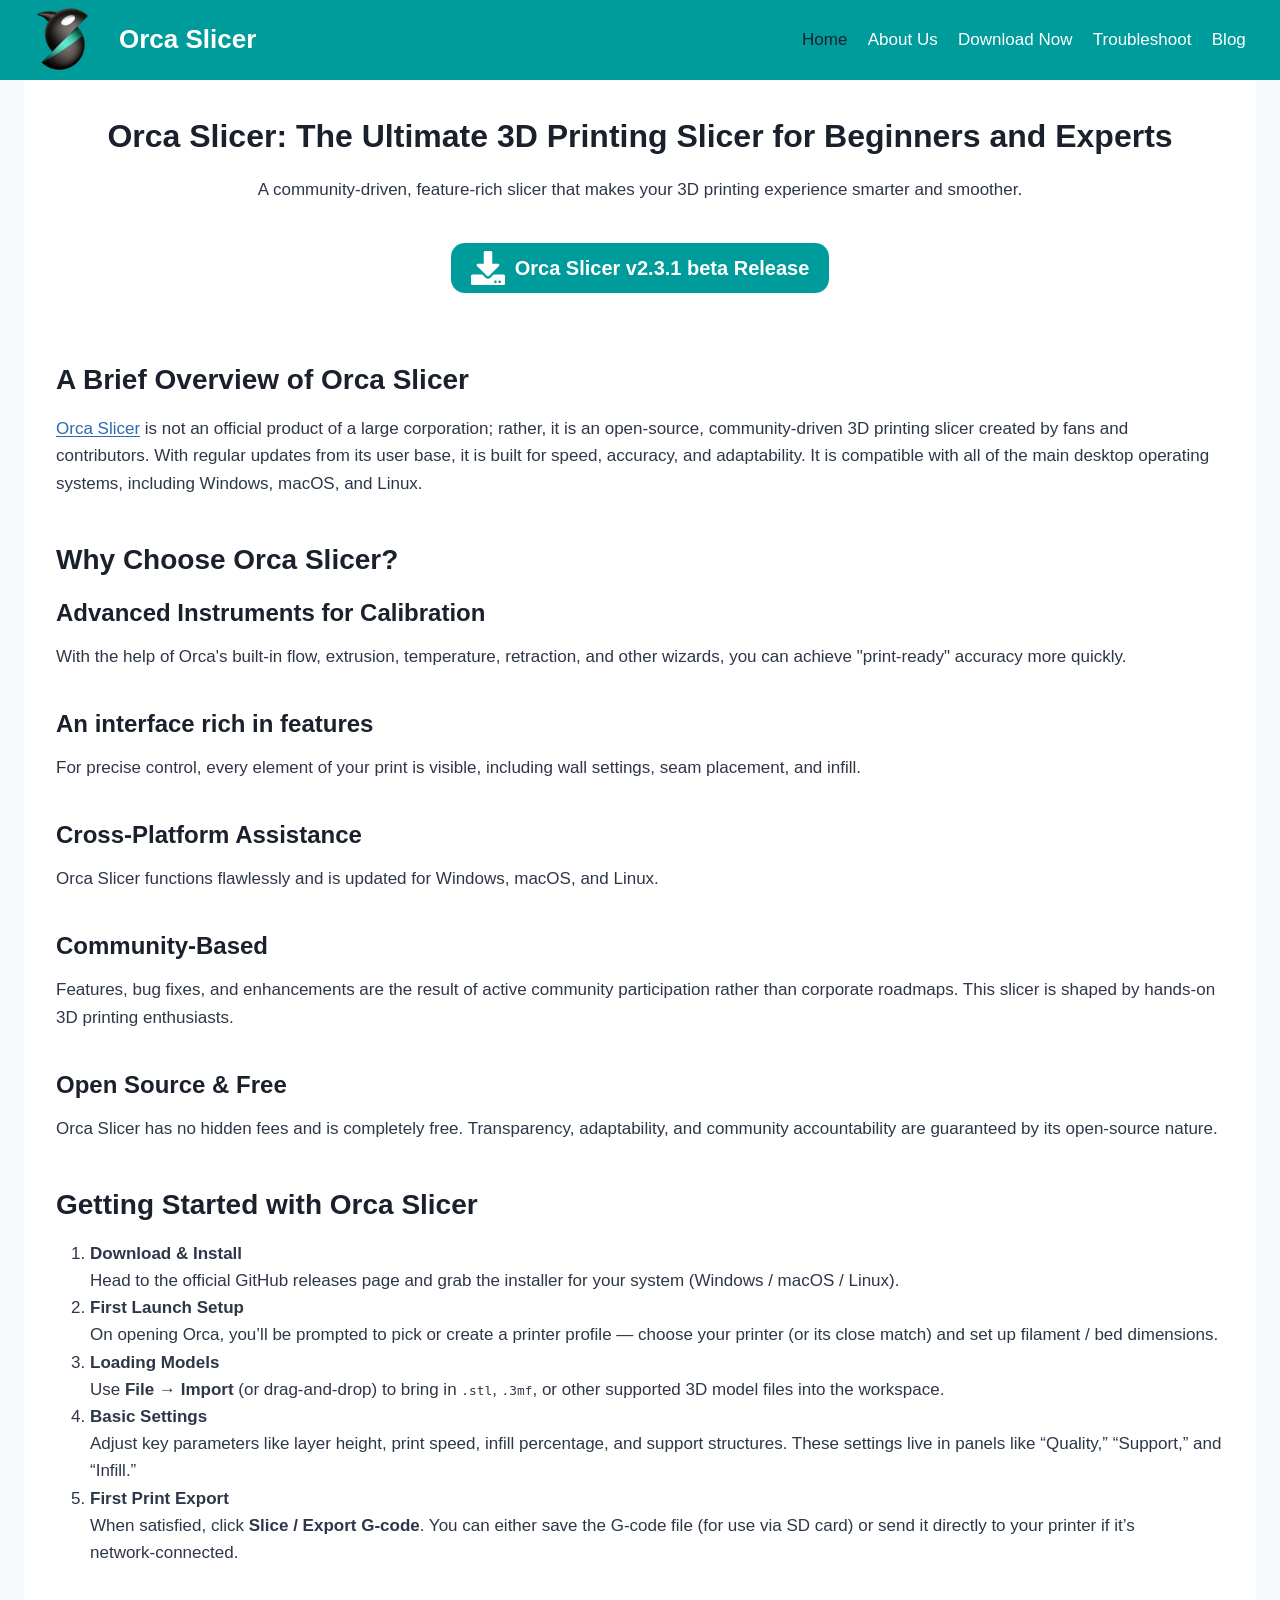
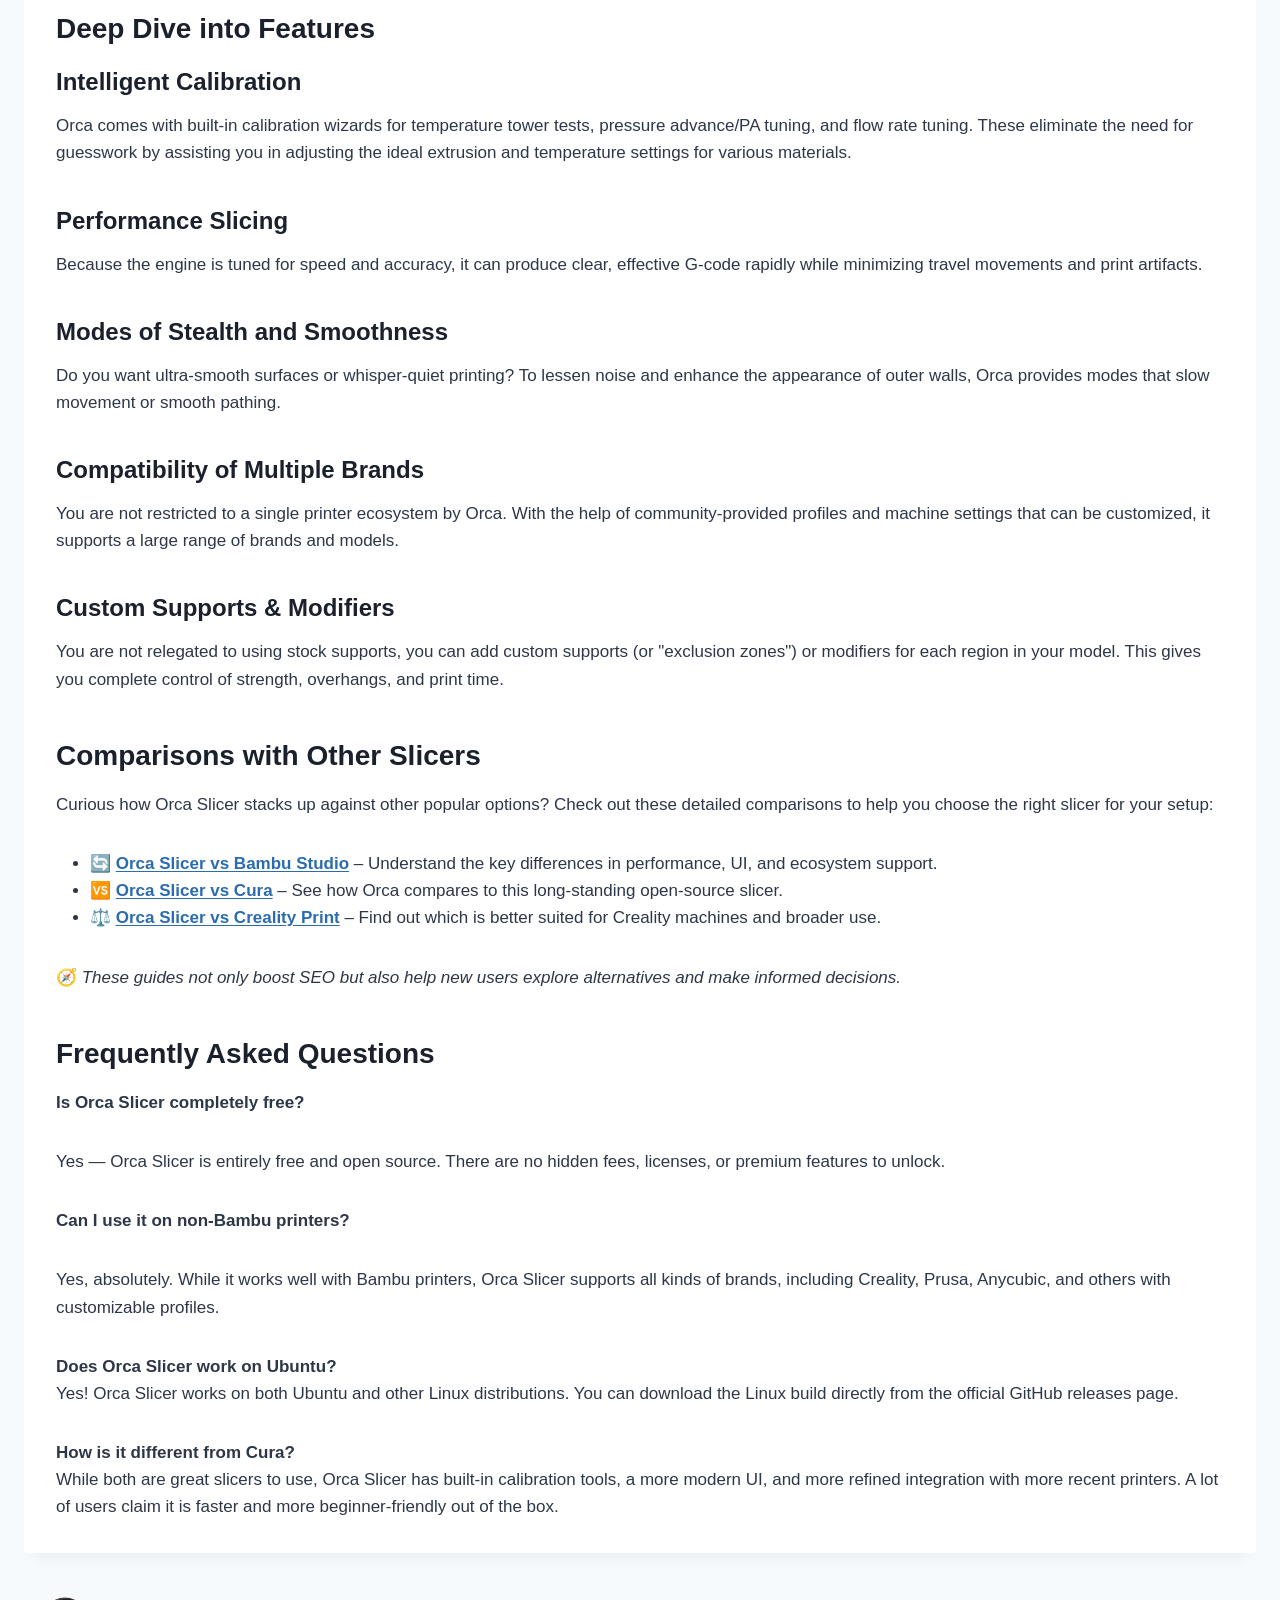
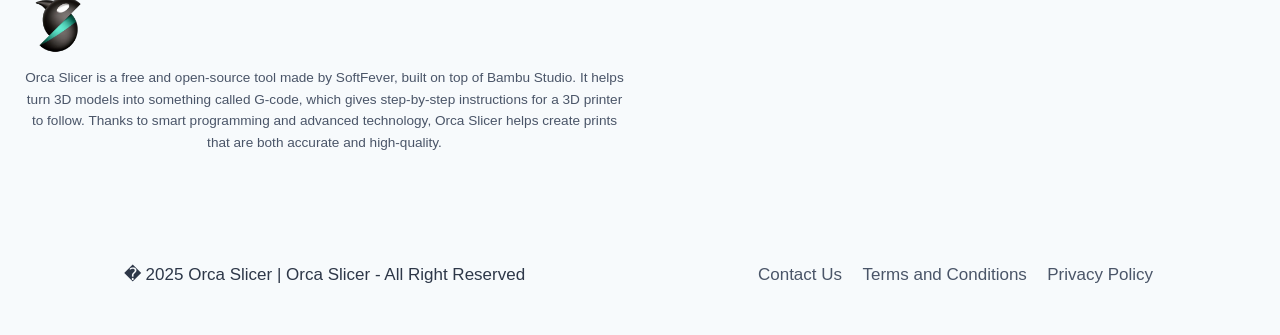
==== index.html @ 179c546c "Add files via upload" ====
<!DOCTYPE html>
<html lang="en-US" prefix="og: https://ogp.me/ns#" class="no-js" itemtype="https://schema.org/WebPage" itemscope="">

<head>
  <meta charset="UTF-8">
  <meta name="viewport" content="width=device-width, initial-scale=1, minimum-scale=1">
  <style>
    img:is([sizes="auto" i], [sizes^="auto," i]) {
      contain-intrinsic-size: 3000px 1500px
    }
  </style>
  <link rel="alternate" href="https://orcaslicer3d.com/" hreflang="en">
  <link rel="alternate" href="https://orcaslicer3d.com/de/" hreflang="de">
  <title>Orca Slicer Getting Started Guide – A Slicer for All of Your 3D Printing</title>
  <meta name="description"
    content="Orca Slicer is free, open-source 3D printing software built on PrusaSlicer and Bambu Studio. It delivers fast slicing, smart supports, and precise G-code.">
  <meta name="robots" content="follow, index, max-snippet:-1, max-video-preview:-1, max-image-preview:large">
  <link rel="canonical" href="https://orcaslicer3d.com/">
  <meta property="og:locale" content="en_US">
  <meta property="og:type" content="website">
  <meta property="og:title" content="Orca Slicer Getting Started Guide – A Slicer for All of Your 3D Printing">
  <meta property="og:description"
    content="Orca Slicer is free, open-source 3D printing software built on PrusaSlicer and Bambu Studio. It delivers fast slicing, smart supports, and precise G-code.">
  <meta property="og:url" content="https://orcaslicer3d.com/">
  <meta property="og:site_name" content="Orca Slicer">
  <meta property="og:updated_time" content="2025-09-27T06:29:20+00:00">
  <meta property="og:image" content="images/t4MorG05Xbo8.webp">
  <meta property="og:image:secure_url" content="images/t4MorG05Xbo8.webp">
  <meta property="og:image:width" content="512">
  <meta property="og:image:height" content="512">
  <meta property="og:image:alt" content="orca-slicer-logo">
  <meta property="og:image:type" content="image/webp">
  <meta property="article:published_time" content="2025-07-16T18:25:32+00:00">
  <meta property="article:modified_time" content="2025-09-27T06:29:20+00:00">
  <meta name="twitter:card" content="summary_large_image">
  <meta name="twitter:title" content="Orca Slicer Getting Started Guide – A Slicer for All of Your 3D Printing">
  <meta name="twitter:description"
    content="Orca Slicer is free, open-source 3D printing software built on PrusaSlicer and Bambu Studio. It delivers fast slicing, smart supports, and precise G-code.">
  <meta name="twitter:image"
    content="https://orcaslicer3d.com/wp-content/uploads/2025/07/cropped-cropped-orca-slicer-logo.webp">
  <meta name="twitter:label1" content="Written by">
  <meta name="twitter:data1" content="Orca Slicer Team">
  <meta name="twitter:label2" content="Time to read">
  <meta name="twitter:data2" content="13 minutes">


  <link data-optimized="2" rel="stylesheet" href="css/IhtchIcUKEOd.css">
  <style id="classic-theme-styles-inline-css">
    /*! This file is auto-generated */
    .wp-block-button__link {
      color: #fff;
      background-color: #32373c;
      border-radius: 9999px;
      box-shadow: none;
      text-decoration: none;
      padding: calc(.667em + 2px) calc(1.333em + 2px);
      font-size: 1.125em
    }

    .wp-block-file__button {
      background: #32373c;
      color: #fff;
      text-decoration: none
    }
  </style>
  <style id="global-styles-inline-css">
    :root {
      --wp--preset--aspect-ratio--square: 1;
      --wp--preset--aspect-ratio--4-3: 4/3;
      --wp--preset--aspect-ratio--3-4: 3/4;
      --wp--preset--aspect-ratio--3-2: 3/2;
      --wp--preset--aspect-ratio--2-3: 2/3;
      --wp--preset--aspect-ratio--16-9: 16/9;
      --wp--preset--aspect-ratio--9-16: 9/16;
      --wp--preset--color--black: #000000;
      --wp--preset--color--cyan-bluish-gray: #abb8c3;
      --wp--preset--color--white: #ffffff;
      --wp--preset--color--pale-pink: #f78da7;
      --wp--preset--color--vivid-red: #cf2e2e;
      --wp--preset--color--luminous-vivid-orange: #ff6900;
      --wp--preset--color--luminous-vivid-amber: #fcb900;
      --wp--preset--color--light-green-cyan: #7bdcb5;
      --wp--preset--color--vivid-green-cyan: #00d084;
      --wp--preset--color--pale-cyan-blue: #8ed1fc;
      --wp--preset--color--vivid-cyan-blue: #0693e3;
      --wp--preset--color--vivid-purple: #9b51e0;
      --wp--preset--color--theme-palette-1: var(--global-palette1);
      --wp--preset--color--theme-palette-2: var(--global-palette2);
      --wp--preset--color--theme-palette-3: var(--global-palette3);
      --wp--preset--color--theme-palette-4: var(--global-palette4);
      --wp--preset--color--theme-palette-5: var(--global-palette5);
      --wp--preset--color--theme-palette-6: var(--global-palette6);
      --wp--preset--color--theme-palette-7: var(--global-palette7);
      --wp--preset--color--theme-palette-8: var(--global-palette8);
      --wp--preset--color--theme-palette-9: var(--global-palette9);
      --wp--preset--gradient--vivid-cyan-blue-to-vivid-purple: linear-gradient(135deg, rgba(6, 147, 227, 1) 0%, rgb(155, 81, 224) 100%);
      --wp--preset--gradient--light-green-cyan-to-vivid-green-cyan: linear-gradient(135deg, rgb(122, 220, 180) 0%, rgb(0, 208, 130) 100%);
      --wp--preset--gradient--luminous-vivid-amber-to-luminous-vivid-orange: linear-gradient(135deg, rgba(252, 185, 0, 1) 0%, rgba(255, 105, 0, 1) 100%);
      --wp--preset--gradient--luminous-vivid-orange-to-vivid-red: linear-gradient(135deg, rgba(255, 105, 0, 1) 0%, rgb(207, 46, 46) 100%);
      --wp--preset--gradient--very-light-gray-to-cyan-bluish-gray: linear-gradient(135deg, rgb(238, 238, 238) 0%, rgb(169, 184, 195) 100%);
      --wp--preset--gradient--cool-to-warm-spectrum: linear-gradient(135deg, rgb(74, 234, 220) 0%, rgb(151, 120, 209) 20%, rgb(207, 42, 186) 40%, rgb(238, 44, 130) 60%, rgb(251, 105, 98) 80%, rgb(254, 248, 76) 100%);
      --wp--preset--gradient--blush-light-purple: linear-gradient(135deg, rgb(255, 206, 236) 0%, rgb(152, 150, 240) 100%);
      --wp--preset--gradient--blush-bordeaux: linear-gradient(135deg, rgb(254, 205, 165) 0%, rgb(254, 45, 45) 50%, rgb(107, 0, 62) 100%);
      --wp--preset--gradient--luminous-dusk: linear-gradient(135deg, rgb(255, 203, 112) 0%, rgb(199, 81, 192) 50%, rgb(65, 88, 208) 100%);
      --wp--preset--gradient--pale-ocean: linear-gradient(135deg, rgb(255, 245, 203) 0%, rgb(182, 227, 212) 50%, rgb(51, 167, 181) 100%);
      --wp--preset--gradient--electric-grass: linear-gradient(135deg, rgb(202, 248, 128) 0%, rgb(113, 206, 126) 100%);
      --wp--preset--gradient--midnight: linear-gradient(135deg, rgb(2, 3, 129) 0%, rgb(40, 116, 252) 100%);
      --wp--preset--font-size--small: var(--global-font-size-small);
      --wp--preset--font-size--medium: var(--global-font-size-medium);
      --wp--preset--font-size--large: var(--global-font-size-large);
      --wp--preset--font-size--x-large: 42px;
      --wp--preset--font-size--larger: var(--global-font-size-larger);
      --wp--preset--font-size--xxlarge: var(--global-font-size-xxlarge);
      --wp--preset--spacing--20: 0.44rem;
      --wp--preset--spacing--30: 0.67rem;
      --wp--preset--spacing--40: 1rem;
      --wp--preset--spacing--50: 1.5rem;
      --wp--preset--spacing--60: 2.25rem;
      --wp--preset--spacing--70: 3.38rem;
      --wp--preset--spacing--80: 5.06rem;
      --wp--preset--shadow--natural: 6px 6px 9px rgba(0, 0, 0, 0.2);
      --wp--preset--shadow--deep: 12px 12px 50px rgba(0, 0, 0, 0.4);
      --wp--preset--shadow--sharp: 6px 6px 0px rgba(0, 0, 0, 0.2);
      --wp--preset--shadow--outlined: 6px 6px 0px -3px rgba(255, 255, 255, 1), 6px 6px rgba(0, 0, 0, 1);
      --wp--preset--shadow--crisp: 6px 6px 0px rgba(0, 0, 0, 1);
    }

    :where(.is-layout-flex) {
      gap: 0.5em;
    }

    :where(.is-layout-grid) {
      gap: 0.5em;
    }

    body .is-layout-flex {
      display: flex;
    }

    .is-layout-flex {
      flex-wrap: wrap;
      align-items: center;
    }

    .is-layout-flex> :is(*, div) {
      margin: 0;
    }

    body .is-layout-grid {
      display: grid;
    }

    .is-layout-grid> :is(*, div) {
      margin: 0;
    }

    :where(.wp-block-columns.is-layout-flex) {
      gap: 2em;
    }

    :where(.wp-block-columns.is-layout-grid) {
      gap: 2em;
    }

    :where(.wp-block-post-template.is-layout-flex) {
      gap: 1.25em;
    }

    :where(.wp-block-post-template.is-layout-grid) {
      gap: 1.25em;
    }

    .has-black-color {
      color: var(--wp--preset--color--black) !important;
    }

    .has-cyan-bluish-gray-color {
      color: var(--wp--preset--color--cyan-bluish-gray) !important;
    }

    .has-white-color {
      color: var(--wp--preset--color--white) !important;
    }

    .has-pale-pink-color {
      color: var(--wp--preset--color--pale-pink) !important;
    }

    .has-vivid-red-color {
      color: var(--wp--preset--color--vivid-red) !important;
    }

    .has-luminous-vivid-orange-color {
      color: var(--wp--preset--color--luminous-vivid-orange) !important;
    }

    .has-luminous-vivid-amber-color {
      color: var(--wp--preset--color--luminous-vivid-amber) !important;
    }

    .has-light-green-cyan-color {
      color: var(--wp--preset--color--light-green-cyan) !important;
    }

    .has-vivid-green-cyan-color {
      color: var(--wp--preset--color--vivid-green-cyan) !important;
    }

    .has-pale-cyan-blue-color {
      color: var(--wp--preset--color--pale-cyan-blue) !important;
    }

    .has-vivid-cyan-blue-color {
      color: var(--wp--preset--color--vivid-cyan-blue) !important;
    }

    .has-vivid-purple-color {
      color: var(--wp--preset--color--vivid-purple) !important;
    }

    .has-black-background-color {
      background-color: var(--wp--preset--color--black) !important;
    }

    .has-cyan-bluish-gray-background-color {
      background-color: var(--wp--preset--color--cyan-bluish-gray) !important;
    }

    .has-white-background-color {
      background-color: var(--wp--preset--color--white) !important;
    }

    .has-pale-pink-background-color {
      background-color: var(--wp--preset--color--pale-pink) !important;
    }

    .has-vivid-red-background-color {
      background-color: var(--wp--preset--color--vivid-red) !important;
    }

    .has-luminous-vivid-orange-background-color {
      background-color: var(--wp--preset--color--luminous-vivid-orange) !important;
    }

    .has-luminous-vivid-amber-background-color {
      background-color: var(--wp--preset--color--luminous-vivid-amber) !important;
    }

    .has-light-green-cyan-background-color {
      background-color: var(--wp--preset--color--light-green-cyan) !important;
    }

    .has-vivid-green-cyan-background-color {
      background-color: var(--wp--preset--color--vivid-green-cyan) !important;
    }

    .has-pale-cyan-blue-background-color {
      background-color: var(--wp--preset--color--pale-cyan-blue) !important;
    }

    .has-vivid-cyan-blue-background-color {
      background-color: var(--wp--preset--color--vivid-cyan-blue) !important;
    }

    .has-vivid-purple-background-color {
      background-color: var(--wp--preset--color--vivid-purple) !important;
    }

    .has-black-border-color {
      border-color: var(--wp--preset--color--black) !important;
    }

    .has-cyan-bluish-gray-border-color {
      border-color: var(--wp--preset--color--cyan-bluish-gray) !important;
    }

    .has-white-border-color {
      border-color: var(--wp--preset--color--white) !important;
    }

    .has-pale-pink-border-color {
      border-color: var(--wp--preset--color--pale-pink) !important;
    }

    .has-vivid-red-border-color {
      border-color: var(--wp--preset--color--vivid-red) !important;
    }

    .has-luminous-vivid-orange-border-color {
      border-color: var(--wp--preset--color--luminous-vivid-orange) !important;
    }

    .has-luminous-vivid-amber-border-color {
      border-color: var(--wp--preset--color--luminous-vivid-amber) !important;
    }

    .has-light-green-cyan-border-color {
      border-color: var(--wp--preset--color--light-green-cyan) !important;
    }

    .has-vivid-green-cyan-border-color {
      border-color: var(--wp--preset--color--vivid-green-cyan) !important;
    }

    .has-pale-cyan-blue-border-color {
      border-color: var(--wp--preset--color--pale-cyan-blue) !important;
    }

    .has-vivid-cyan-blue-border-color {
      border-color: var(--wp--preset--color--vivid-cyan-blue) !important;
    }

    .has-vivid-purple-border-color {
      border-color: var(--wp--preset--color--vivid-purple) !important;
    }

    .has-vivid-cyan-blue-to-vivid-purple-gradient-background {
      background: var(--wp--preset--gradient--vivid-cyan-blue-to-vivid-purple) !important;
    }

    .has-light-green-cyan-to-vivid-green-cyan-gradient-background {
      background: var(--wp--preset--gradient--light-green-cyan-to-vivid-green-cyan) !important;
    }

    .has-luminous-vivid-amber-to-luminous-vivid-orange-gradient-background {
      background: var(--wp--preset--gradient--luminous-vivid-amber-to-luminous-vivid-orange) !important;
    }

    .has-luminous-vivid-orange-to-vivid-red-gradient-background {
      background: var(--wp--preset--gradient--luminous-vivid-orange-to-vivid-red) !important;
    }

    .has-very-light-gray-to-cyan-bluish-gray-gradient-background {
      background: var(--wp--preset--gradient--very-light-gray-to-cyan-bluish-gray) !important;
    }

    .has-cool-to-warm-spectrum-gradient-background {
      background: var(--wp--preset--gradient--cool-to-warm-spectrum) !important;
    }

    .has-blush-light-purple-gradient-background {
      background: var(--wp--preset--gradient--blush-light-purple) !important;
    }

    .has-blush-bordeaux-gradient-background {
      background: var(--wp--preset--gradient--blush-bordeaux) !important;
    }

    .has-luminous-dusk-gradient-background {
      background: var(--wp--preset--gradient--luminous-dusk) !important;
    }

    .has-pale-ocean-gradient-background {
      background: var(--wp--preset--gradient--pale-ocean) !important;
    }

    .has-electric-grass-gradient-background {
      background: var(--wp--preset--gradient--electric-grass) !important;
    }

    .has-midnight-gradient-background {
      background: var(--wp--preset--gradient--midnight) !important;
    }

    .has-small-font-size {
      font-size: var(--wp--preset--font-size--small) !important;
    }

    .has-medium-font-size {
      font-size: var(--wp--preset--font-size--medium) !important;
    }

    .has-large-font-size {
      font-size: var(--wp--preset--font-size--large) !important;
    }

    .has-x-large-font-size {
      font-size: var(--wp--preset--font-size--x-large) !important;
    }

    :where(.wp-block-post-template.is-layout-flex) {
      gap: 1.25em;
    }

    :where(.wp-block-post-template.is-layout-grid) {
      gap: 1.25em;
    }

    :where(.wp-block-columns.is-layout-flex) {
      gap: 2em;
    }

    :where(.wp-block-columns.is-layout-grid) {
      gap: 2em;
    }

    :root :where(.wp-block-pullquote) {
      font-size: 1.5em;
      line-height: 1.6;
    }
  </style>
  <style id="kadence-global-inline-css">
    /* Kadence Base CSS */
    :root {
      --global-palette1: #2B6CB0;
      --global-palette2: #215387;
      --global-palette3: #1A202C;
      --global-palette4: #2D3748;
      --global-palette5: #4A5568;
      --global-palette6: #718096;
      --global-palette7: #EDF2F7;
      --global-palette8: #F7FAFC;
      --global-palette9: #ffffff;
      --global-palette9rgb: 255, 255, 255;
      --global-palette-highlight: var(--global-palette1);
      --global-palette-highlight-alt: var(--global-palette2);
      --global-palette-highlight-alt2: var(--global-palette9);
      --global-palette-btn-bg: var(--global-palette1);
      --global-palette-btn-bg-hover: var(--global-palette2);
      --global-palette-btn: var(--global-palette9);
      --global-palette-btn-hover: var(--global-palette9);
      --global-body-font-family: -apple-system, BlinkMacSystemFont, "Segoe UI", Roboto, Oxygen-Sans, Ubuntu, Cantarell, "Helvetica Neue", sans-serif, "Apple Color Emoji", "Segoe UI Emoji", "Segoe UI Symbol";
      --global-heading-font-family: inherit;
      --global-primary-nav-font-family: inherit;
      --global-fallback-font: sans-serif;
      --global-display-fallback-font: sans-serif;
      --global-content-width: 1290px;
      --global-content-wide-width: calc(1290px + 230px);
      --global-content-narrow-width: 842px;
      --global-content-edge-padding: 1.5rem;
      --global-content-boxed-padding: 2rem;
      --global-calc-content-width: calc(1290px - var(--global-content-edge-padding) - var(--global-content-edge-padding));
      --wp--style--global--content-size: var(--global-calc-content-width);
    }

    .wp-site-blocks {
      --global-vw: calc(100vw - (0.5 * var(--scrollbar-offset)));
    }

    body {
      background: var(--global-palette8);
    }

    body,
    input,
    select,
    optgroup,
    textarea {
      font-weight: 400;
      font-size: 17px;
      line-height: 1.6;
      font-family: var(--global-body-font-family);
      color: var(--global-palette4);
    }

    .content-bg,
    body.content-style-unboxed .site {
      background: var(--global-palette9);
    }

    h1,
    h2,
    h3,
    h4,
    h5,
    h6 {
      font-family: var(--global-heading-font-family);
    }

    h1 {
      font-weight: 700;
      font-size: 32px;
      line-height: 1.5;
      color: var(--global-palette3);
    }

    h2 {
      font-weight: 700;
      font-size: 28px;
      line-height: 1.5;
      color: var(--global-palette3);
    }

    h3 {
      font-weight: 700;
      font-size: 24px;
      line-height: 1.5;
      color: var(--global-palette3);
    }

    h4 {
      font-weight: 700;
      font-size: 22px;
      line-height: 1.5;
      color: var(--global-palette4);
    }

    h5 {
      font-weight: 700;
      font-size: 20px;
      line-height: 1.5;
      color: var(--global-palette4);
    }

    h6 {
      font-weight: 700;
      font-size: 18px;
      line-height: 1.5;
      color: var(--global-palette5);
    }

    .entry-hero .kadence-breadcrumbs {
      max-width: 1290px;
    }

    .site-container,
    .site-header-row-layout-contained,
    .site-footer-row-layout-contained,
    .entry-hero-layout-contained,
    .comments-area,
    .alignfull>.wp-block-cover__inner-container,
    .alignwide>.wp-block-cover__inner-container {
      max-width: var(--global-content-width);
    }

    .content-width-narrow .content-container.site-container,
    .content-width-narrow .hero-container.site-container {
      max-width: var(--global-content-narrow-width);
    }

    @media all and (min-width: 1520px) {
      .wp-site-blocks .content-container .alignwide {
        margin-left: -115px;
        margin-right: -115px;
        width: unset;
        max-width: unset;
      }
    }

    @media all and (min-width: 1102px) {
      .content-width-narrow .wp-site-blocks .content-container .alignwide {
        margin-left: -130px;
        margin-right: -130px;
        width: unset;
        max-width: unset;
      }
    }

    .content-style-boxed .wp-site-blocks .entry-content .alignwide {
      margin-left: calc(-1 * var(--global-content-boxed-padding));
      margin-right: calc(-1 * var(--global-content-boxed-padding));
    }

    .content-area {
      margin-top: 5rem;
      margin-bottom: 5rem;
    }

    @media all and (max-width: 1024px) {
      .content-area {
        margin-top: 3rem;
        margin-bottom: 3rem;
      }
    }

    @media all and (max-width: 767px) {
      .content-area {
        margin-top: 2rem;
        margin-bottom: 2rem;
      }
    }

    @media all and (max-width: 1024px) {
      :root {
        --global-content-boxed-padding: 2rem;
      }
    }

    @media all and (max-width: 767px) {
      :root {
        --global-content-boxed-padding: 1.5rem;
      }
    }

    .entry-content-wrap {
      padding: 2rem;
    }

    @media all and (max-width: 1024px) {
      .entry-content-wrap {
        padding: 2rem;
      }
    }

    @media all and (max-width: 767px) {
      .entry-content-wrap {
        padding: 1.5rem;
      }
    }

    .entry.single-entry {
      box-shadow: 0px 15px 15px -10px rgba(0, 0, 0, 0.05);
    }

    .entry.loop-entry {
      box-shadow: 0px 15px 15px -10px rgba(0, 0, 0, 0.05);
    }

    .loop-entry .entry-content-wrap {
      padding: 2rem;
    }

    @media all and (max-width: 1024px) {
      .loop-entry .entry-content-wrap {
        padding: 2rem;
      }
    }

    @media all and (max-width: 767px) {
      .loop-entry .entry-content-wrap {
        padding: 1.5rem;
      }
    }

    button,
    .button,
    .wp-block-button__link,
    input[type="button"],
    input[type="reset"],
    input[type="submit"],
    .fl-button,
    .elementor-button-wrapper .elementor-button,
    .wc-block-components-checkout-place-order-button,
    .wc-block-cart__submit {
      box-shadow: 0px 0px 0px -7px rgba(0, 0, 0, 0);
    }

    button:hover,
    button:focus,
    button:active,
    .button:hover,
    .button:focus,
    .button:active,
    .wp-block-button__link:hover,
    .wp-block-button__link:focus,
    .wp-block-button__link:active,
    input[type="button"]:hover,
    input[type="button"]:focus,
    input[type="button"]:active,
    input[type="reset"]:hover,
    input[type="reset"]:focus,
    input[type="reset"]:active,
    input[type="submit"]:hover,
    input[type="submit"]:focus,
    input[type="submit"]:active,
    .elementor-button-wrapper .elementor-button:hover,
    .elementor-button-wrapper .elementor-button:focus,
    .elementor-button-wrapper .elementor-button:active,
    .wc-block-cart__submit:hover {
      box-shadow: 0px 15px 25px -7px rgba(0, 0, 0, 0.1);
    }

    .kb-button.kb-btn-global-outline.kb-btn-global-inherit {
      padding-top: calc(px - 2px);
      padding-right: calc(px - 2px);
      padding-bottom: calc(px - 2px);
      padding-left: calc(px - 2px);
    }

    @media all and (min-width: 1025px) {
      .transparent-header .entry-hero .entry-hero-container-inner {
        padding-top: 80px;
      }
    }

    @media all and (max-width: 1024px) {
      .mobile-transparent-header .entry-hero .entry-hero-container-inner {
        padding-top: 80px;
      }
    }

    @media all and (max-width: 767px) {
      .mobile-transparent-header .entry-hero .entry-hero-container-inner {
        padding-top: 80px;
      }
    }

    .entry-hero.page-hero-section .entry-header {
      min-height: 200px;
    }

    /* Kadence Header CSS */
    @media all and (max-width: 1024px) {
      .mobile-transparent-header #masthead {
        position: absolute;
        left: 0px;
        right: 0px;
        z-index: 100;
      }

      .kadence-scrollbar-fixer.mobile-transparent-header #masthead {
        right: var(--scrollbar-offset, 0);
      }

      .mobile-transparent-header #masthead,
      .mobile-transparent-header .site-top-header-wrap .site-header-row-container-inner,
      .mobile-transparent-header .site-main-header-wrap .site-header-row-container-inner,
      .mobile-transparent-header .site-bottom-header-wrap .site-header-row-container-inner {
        background: transparent;
      }

      .site-header-row-tablet-layout-fullwidth,
      .site-header-row-tablet-layout-standard {
        padding: 0px;
      }
    }

    @media all and (min-width: 1025px) {
      .transparent-header #masthead {
        position: absolute;
        left: 0px;
        right: 0px;
        z-index: 100;
      }

      .transparent-header.kadence-scrollbar-fixer #masthead {
        right: var(--scrollbar-offset, 0);
      }

      .transparent-header #masthead,
      .transparent-header .site-top-header-wrap .site-header-row-container-inner,
      .transparent-header .site-main-header-wrap .site-header-row-container-inner,
      .transparent-header .site-bottom-header-wrap .site-header-row-container-inner {
        background: transparent;
      }
    }

    .site-branding a.brand img {
      max-width: 78px;
    }

    .site-branding a.brand img.svg-logo-image {
      width: 78px;
    }

    .site-branding {
      padding: 0px 0px 0px 0px;
    }

    .site-branding .site-title {
      font-style: normal;
      font-weight: 700;
      font-size: 26px;
      line-height: 1.2;
      color: var(--global-palette9);
    }

    #masthead,
    #masthead .kadence-sticky-header.item-is-fixed:not(.item-at-start):not(.site-header-row-container):not(.site-main-header-wrap),
    #masthead .kadence-sticky-header.item-is-fixed:not(.item-at-start)>.site-header-row-container-inner {
      background: #ffffff;
    }

    .site-main-header-wrap .site-header-row-container-inner {
      background: #009b9b;
    }

    .site-main-header-inner-wrap {
      min-height: 80px;
    }

    .header-navigation[class*="header-navigation-style-underline"] .header-menu-container.primary-menu-container>ul>li>a:after {
      width: calc(100% - 1.2em);
    }

    .main-navigation .primary-menu-container>ul>li.menu-item>a {
      padding-left: calc(1.2em / 2);
      padding-right: calc(1.2em / 2);
      padding-top: 0.6em;
      padding-bottom: 0.6em;
      color: var(--global-palette9);
    }

    .main-navigation .primary-menu-container>ul>li.menu-item .dropdown-nav-special-toggle {
      right: calc(1.2em / 2);
    }

    .main-navigation .primary-menu-container>ul>li.menu-item>a:hover {
      color: var(--global-palette-highlight);
    }

    .main-navigation .primary-menu-container>ul>li.menu-item.current-menu-item>a {
      color: var(--global-palette3);
    }

    .header-navigation .header-menu-container ul ul.sub-menu,
    .header-navigation .header-menu-container ul ul.submenu {
      background: var(--global-palette3);
      box-shadow: 0px 2px 13px 0px rgba(0, 0, 0, 0.1);
    }

    .header-navigation .header-menu-container ul ul li.menu-item,
    .header-menu-container ul.menu>li.kadence-menu-mega-enabled>ul>li.menu-item>a {
      border-bottom: 1px solid rgba(255, 255, 255, 0.1);
    }

    .header-navigation .header-menu-container ul ul li.menu-item>a {
      width: 200px;
      padding-top: 1em;
      padding-bottom: 1em;
      color: var(--global-palette8);
      font-size: 12px;
    }

    .header-navigation .header-menu-container ul ul li.menu-item>a:hover {
      color: var(--global-palette9);
      background: var(--global-palette4);
    }

    .header-navigation .header-menu-container ul ul li.menu-item.current-menu-item>a {
      color: var(--global-palette9);
      background: var(--global-palette4);
    }

    .mobile-toggle-open-container .menu-toggle-open,
    .mobile-toggle-open-container .menu-toggle-open:focus {
      color: var(--global-palette5);
      padding: 0.4em 0.6em 0.4em 0.6em;
      font-size: 14px;
    }

    .mobile-toggle-open-container .menu-toggle-open.menu-toggle-style-bordered {
      border: 1px solid currentColor;
    }

    .mobile-toggle-open-container .menu-toggle-open .menu-toggle-icon {
      font-size: 20px;
    }

    .mobile-toggle-open-container .menu-toggle-open:hover,
    .mobile-toggle-open-container .menu-toggle-open:focus-visible {
      color: var(--global-palette-highlight);
    }

    .mobile-navigation ul li {
      font-size: 14px;
    }

    .mobile-navigation ul li a {
      padding-top: 1em;
      padding-bottom: 1em;
    }

    .mobile-navigation ul li>a,
    .mobile-navigation ul li.menu-item-has-children>.drawer-nav-drop-wrap {
      color: var(--global-palette8);
    }

    .mobile-navigation ul li.current-menu-item>a,
    .mobile-navigation ul li.current-menu-item.menu-item-has-children>.drawer-nav-drop-wrap {
      color: var(--global-palette-highlight);
    }

    .mobile-navigation ul li.menu-item-has-children .drawer-nav-drop-wrap,
    .mobile-navigation ul li:not(.menu-item-has-children) a {
      border-bottom: 1px solid rgba(255, 255, 255, 0.1);
    }

    .mobile-navigation:not(.drawer-navigation-parent-toggle-true) ul li.menu-item-has-children .drawer-nav-drop-wrap button {
      border-left: 1px solid rgba(255, 255, 255, 0.1);
    }

    #mobile-drawer .drawer-header .drawer-toggle {
      padding: 0.6em 0.15em 0.6em 0.15em;
      font-size: 24px;
    }

    /* Kadence Footer CSS */
    .site-middle-footer-inner-wrap {
      padding-top: 30px;
      padding-bottom: 30px;
      grid-column-gap: 30px;
      grid-row-gap: 30px;
    }

    .site-middle-footer-inner-wrap .widget {
      margin-bottom: 30px;
    }

    .site-middle-footer-inner-wrap .site-footer-section:not(:last-child):after {
      right: calc(-30px / 2);
    }

    .site-top-footer-inner-wrap {
      padding-top: 30px;
      padding-bottom: 30px;
      grid-column-gap: 30px;
      grid-row-gap: 30px;
    }

    .site-top-footer-inner-wrap .widget {
      margin-bottom: 30px;
    }

    .site-top-footer-inner-wrap .site-footer-section:not(:last-child):after {
      right: calc(-30px / 2);
    }

    #colophon .footer-navigation .footer-menu-container>ul>li>a {
      padding-left: calc(1.2em / 2);
      padding-right: calc(1.2em / 2);
      padding-top: calc(0.6em / 2);
      padding-bottom: calc(0.6em / 2);
      color: var(--global-palette5);
    }

    #colophon .footer-navigation .footer-menu-container>ul li a:hover {
      color: var(--global-palette-highlight);
    }

    #colophon .footer-navigation .footer-menu-container>ul li.current-menu-item>a {
      color: var(--global-palette3);
    }

    /* Kadence Pro Header CSS */
    .header-navigation-dropdown-direction-left ul ul.submenu,
    .header-navigation-dropdown-direction-left ul ul.sub-menu {
      right: 0px;
      left: auto;
    }

    .rtl .header-navigation-dropdown-direction-right ul ul.submenu,
    .rtl .header-navigation-dropdown-direction-right ul ul.sub-menu {
      left: 0px;
      right: auto;
    }

    .header-account-button .nav-drop-title-wrap>.kadence-svg-iconset,
    .header-account-button>.kadence-svg-iconset {
      font-size: 1.2em;
    }

    .site-header-item .header-account-button .nav-drop-title-wrap,
    .site-header-item .header-account-wrap>.header-account-button {
      display: flex;
      align-items: center;
    }

    .header-account-style-icon_label .header-account-label {
      padding-left: 5px;
    }

    .header-account-style-label_icon .header-account-label {
      padding-right: 5px;
    }

    .site-header-item .header-account-wrap .header-account-button {
      text-decoration: none;
      box-shadow: none;
      color: inherit;
      background: transparent;
      padding: 0.6em 0em 0.6em 0em;
    }

    .header-mobile-account-wrap .header-account-button .nav-drop-title-wrap>.kadence-svg-iconset,
    .header-mobile-account-wrap .header-account-button>.kadence-svg-iconset {
      font-size: 1.2em;
    }

    .header-mobile-account-wrap .header-account-button .nav-drop-title-wrap,
    .header-mobile-account-wrap>.header-account-button {
      display: flex;
      align-items: center;
    }

    .header-mobile-account-wrap.header-account-style-icon_label .header-account-label {
      padding-left: 5px;
    }

    .header-mobile-account-wrap.header-account-style-label_icon .header-account-label {
      padding-right: 5px;
    }

    .header-mobile-account-wrap .header-account-button {
      text-decoration: none;
      box-shadow: none;
      color: inherit;
      background: transparent;
      padding: 0.6em 0em 0.6em 0em;
    }

    #login-drawer .drawer-inner .drawer-content {
      display: flex;
      justify-content: center;
      align-items: center;
      position: absolute;
      top: 0px;
      bottom: 0px;
      left: 0px;
      right: 0px;
      padding: 0px;
    }

    #loginform p label {
      display: block;
    }

    #login-drawer #loginform {
      width: 100%;
    }

    #login-drawer #loginform input {
      width: 100%;
    }

    #login-drawer #loginform input[type="checkbox"] {
      width: auto;
    }

    #login-drawer .drawer-inner .drawer-header {
      position: relative;
      z-index: 100;
    }

    #login-drawer .drawer-content_inner.widget_login_form_inner {
      padding: 2em;
      width: 100%;
      max-width: 350px;
      border-radius: .25rem;
      background: var(--global-palette9);
      color: var(--global-palette4);
    }

    #login-drawer .lost_password a {
      color: var(--global-palette6);
    }

    #login-drawer .lost_password,
    #login-drawer .register-field {
      text-align: center;
    }

    #login-drawer .widget_login_form_inner p {
      margin-top: 1.2em;
      margin-bottom: 0em;
    }

    #login-drawer .widget_login_form_inner p:first-child {
      margin-top: 0em;
    }

    #login-drawer .widget_login_form_inner label {
      margin-bottom: 0.5em;
    }

    #login-drawer hr.register-divider {
      margin: 1.2em 0;
      border-width: 1px;
    }

    #login-drawer .register-field {
      font-size: 90%;
    }

    @media all and (min-width: 1025px) {
      #login-drawer hr.register-divider.hide-desktop {
        display: none;
      }

      #login-drawer p.register-field.hide-desktop {
        display: none;
      }
    }

    @media all and (max-width: 1024px) {
      #login-drawer hr.register-divider.hide-mobile {
        display: none;
      }

      #login-drawer p.register-field.hide-mobile {
        display: none;
      }
    }

    @media all and (max-width: 767px) {
      #login-drawer hr.register-divider.hide-mobile {
        display: none;
      }

      #login-drawer p.register-field.hide-mobile {
        display: none;
      }
    }

    .tertiary-navigation .tertiary-menu-container>ul>li.menu-item>a {
      padding-left: calc(1.2em / 2);
      padding-right: calc(1.2em / 2);
      padding-top: 0.6em;
      padding-bottom: 0.6em;
      color: var(--global-palette5);
    }

    .tertiary-navigation .tertiary-menu-container>ul>li.menu-item>a:hover {
      color: var(--global-palette-highlight);
    }

    .tertiary-navigation .tertiary-menu-container>ul>li.menu-item.current-menu-item>a {
      color: var(--global-palette3);
    }

    .header-navigation[class*="header-navigation-style-underline"] .header-menu-container.tertiary-menu-container>ul>li>a:after {
      width: calc(100% - 1.2em);
    }

    .quaternary-navigation .quaternary-menu-container>ul>li.menu-item>a {
      padding-left: calc(1.2em / 2);
      padding-right: calc(1.2em / 2);
      padding-top: 0.6em;
      padding-bottom: 0.6em;
      color: var(--global-palette5);
    }

    .quaternary-navigation .quaternary-menu-container>ul>li.menu-item>a:hover {
      color: var(--global-palette-highlight);
    }

    .quaternary-navigation .quaternary-menu-container>ul>li.menu-item.current-menu-item>a {
      color: var(--global-palette3);
    }

    .header-navigation[class*="header-navigation-style-underline"] .header-menu-container.quaternary-menu-container>ul>li>a:after {
      width: calc(100% - 1.2em);
    }

    #main-header .header-divider {
      border-right: 1px solid var(--global-palette6);
      height: 50%;
    }

    #main-header .header-divider2 {
      border-right: 1px solid var(--global-palette6);
      height: 50%;
    }

    #main-header .header-divider3 {
      border-right: 1px solid var(--global-palette6);
      height: 50%;
    }

    #mobile-header .header-mobile-divider,
    #mobile-drawer .header-mobile-divider {
      border-right: 1px solid var(--global-palette6);
      height: 50%;
    }

    #mobile-drawer .header-mobile-divider {
      border-top: 1px solid var(--global-palette6);
      width: 50%;
    }

    #mobile-header .header-mobile-divider2 {
      border-right: 1px solid var(--global-palette6);
      height: 50%;
    }

    #mobile-drawer .header-mobile-divider2 {
      border-top: 1px solid var(--global-palette6);
      width: 50%;
    }

    .header-item-search-bar form ::-webkit-input-placeholder {
      color: currentColor;
      opacity: 0.5;
    }

    .header-item-search-bar form ::placeholder {
      color: currentColor;
      opacity: 0.5;
    }

    .header-search-bar form {
      max-width: 100%;
      width: 240px;
    }

    .header-mobile-search-bar form {
      max-width: calc(100vw - var(--global-sm-spacing) - var(--global-sm-spacing));
      width: 240px;
    }

    .header-widget-lstyle-normal .header-widget-area-inner a:not(.button) {
      text-decoration: underline;
    }

    .element-contact-inner-wrap {
      display: flex;
      flex-wrap: wrap;
      align-items: center;
      margin-top: -0.6em;
      margin-left: calc(-0.6em / 2);
      margin-right: calc(-0.6em / 2);
    }

    .element-contact-inner-wrap .header-contact-item {
      display: inline-flex;
      flex-wrap: wrap;
      align-items: center;
      margin-top: 0.6em;
      margin-left: calc(0.6em / 2);
      margin-right: calc(0.6em / 2);
    }

    .element-contact-inner-wrap .header-contact-item .kadence-svg-iconset {
      font-size: 1em;
    }

    .header-contact-item img {
      display: inline-block;
    }

    .header-contact-item .contact-label {
      margin-left: 0.3em;
    }

    .rtl .header-contact-item .contact-label {
      margin-right: 0.3em;
      margin-left: 0px;
    }

    .header-mobile-contact-wrap .element-contact-inner-wrap {
      display: flex;
      flex-wrap: wrap;
      align-items: center;
      margin-top: -0.6em;
      margin-left: calc(-0.6em / 2);
      margin-right: calc(-0.6em / 2);
    }

    .header-mobile-contact-wrap .element-contact-inner-wrap .header-contact-item {
      display: inline-flex;
      flex-wrap: wrap;
      align-items: center;
      margin-top: 0.6em;
      margin-left: calc(0.6em / 2);
      margin-right: calc(0.6em / 2);
    }

    .header-mobile-contact-wrap .element-contact-inner-wrap .header-contact-item .kadence-svg-iconset {
      font-size: 1em;
    }

    #main-header .header-button2 {
      border: 2px none transparent;
      box-shadow: 0px 0px 0px -7px rgba(0, 0, 0, 0);
    }

    #main-header .header-button2:hover {
      box-shadow: 0px 15px 25px -7px rgba(0, 0, 0, 0.1);
    }

    .mobile-header-button2-wrap .mobile-header-button-inner-wrap .mobile-header-button2 {
      border: 2px none transparent;
      box-shadow: 0px 0px 0px -7px rgba(0, 0, 0, 0);
    }

    .mobile-header-button2-wrap .mobile-header-button-inner-wrap .mobile-header-button2:hover {
      box-shadow: 0px 15px 25px -7px rgba(0, 0, 0, 0.1);
    }

    #widget-drawer.popup-drawer-layout-fullwidth .drawer-content .header-widget2,
    #widget-drawer.popup-drawer-layout-sidepanel .drawer-inner {
      max-width: 400px;
    }

    #widget-drawer.popup-drawer-layout-fullwidth .drawer-content .header-widget2 {
      margin: 0 auto;
    }

    .widget-toggle-open {
      display: flex;
      align-items: center;
      background: transparent;
      box-shadow: none;
    }

    .widget-toggle-open:hover,
    .widget-toggle-open:focus {
      border-color: currentColor;
      background: transparent;
      box-shadow: none;
    }

    .widget-toggle-open .widget-toggle-icon {
      display: flex;
    }

    .widget-toggle-open .widget-toggle-label {
      padding-right: 5px;
    }

    .rtl .widget-toggle-open .widget-toggle-label {
      padding-left: 5px;
      padding-right: 0px;
    }

    .widget-toggle-open .widget-toggle-label:empty,
    .rtl .widget-toggle-open .widget-toggle-label:empty {
      padding-right: 0px;
      padding-left: 0px;
    }

    .widget-toggle-open-container .widget-toggle-open {
      color: var(--global-palette5);
      padding: 0.4em 0.6em 0.4em 0.6em;
      font-size: 14px;
    }

    .widget-toggle-open-container .widget-toggle-open.widget-toggle-style-bordered {
      border: 1px solid currentColor;
    }

    .widget-toggle-open-container .widget-toggle-open .widget-toggle-icon {
      font-size: 20px;
    }

    .widget-toggle-open-container .widget-toggle-open:hover,
    .widget-toggle-open-container .widget-toggle-open:focus {
      color: var(--global-palette-highlight);
    }

    #widget-drawer .header-widget-2style-normal a:not(.button) {
      text-decoration: underline;
    }

    #widget-drawer .header-widget-2style-plain a:not(.button) {
      text-decoration: none;
    }

    #widget-drawer .header-widget2 .widget-title {
      color: var(--global-palette9);
    }

    #widget-drawer .header-widget2 {
      color: var(--global-palette8);
    }

    #widget-drawer .header-widget2 a:not(.button),
    #widget-drawer .header-widget2 .drawer-sub-toggle {
      color: var(--global-palette8);
    }

    #widget-drawer .header-widget2 a:not(.button):hover,
    #widget-drawer .header-widget2 .drawer-sub-toggle:hover {
      color: var(--global-palette9);
    }

    #mobile-secondary-site-navigation ul li {
      font-size: 14px;
    }

    #mobile-secondary-site-navigation ul li a {
      padding-top: 1em;
      padding-bottom: 1em;
    }

    #mobile-secondary-site-navigation ul li>a,
    #mobile-secondary-site-navigation ul li.menu-item-has-children>.drawer-nav-drop-wrap {
      color: var(--global-palette8);
    }

    #mobile-secondary-site-navigation ul li.current-menu-item>a,
    #mobile-secondary-site-navigation ul li.current-menu-item.menu-item-has-children>.drawer-nav-drop-wrap {
      color: var(--global-palette-highlight);
    }

    #mobile-secondary-site-navigation ul li.menu-item-has-children .drawer-nav-drop-wrap,
    #mobile-secondary-site-navigation ul li:not(.menu-item-has-children) a {
      border-bottom: 1px solid rgba(255, 255, 255, 0.1);
    }

    #mobile-secondary-site-navigation:not(.drawer-navigation-parent-toggle-true) ul li.menu-item-has-children .drawer-nav-drop-wrap button {
      border-left: 1px solid rgba(255, 255, 255, 0.1);
    }
  </style>
  <style id="kadence-blocks-advancedheading-inline-css">
    .wp-block-kadence-advancedheading mark {
      background: transparent;
      border-style: solid;
      border-width: 0
    }

    .wp-block-kadence-advancedheading mark.kt-highlight {
      color: #f76a0c;
    }

    .kb-adv-heading-icon {
      display: inline-flex;
      justify-content: center;
      align-items: center;
    }

    .is-layout-constrained>.kb-advanced-heading-link {
      display: block;
    }

    .single-content .kadence-advanced-heading-wrapper h1,
    .single-content .kadence-advanced-heading-wrapper h2,
    .single-content .kadence-advanced-heading-wrapper h3,
    .single-content .kadence-advanced-heading-wrapper h4,
    .single-content .kadence-advanced-heading-wrapper h5,
    .single-content .kadence-advanced-heading-wrapper h6 {
      margin: 1.5em 0 .5em;
    }

    .single-content .kadence-advanced-heading-wrapper+* {
      margin-top: 0;
    }

    .kb-screen-reader-text {
      position: absolute;
      width: 1px;
      height: 1px;
      padding: 0;
      margin: -1px;
      overflow: hidden;
      clip: rect(0, 0, 0, 0);
    }
  </style>
  <style id="kadence-blocks-global-variables-inline-css">
    :root {
      --global-kb-font-size-sm: clamp(0.8rem, 0.73rem + 0.217vw, 0.9rem);
      --global-kb-font-size-md: clamp(1.1rem, 0.995rem + 0.326vw, 1.25rem);
      --global-kb-font-size-lg: clamp(1.75rem, 1.576rem + 0.543vw, 2rem);
      --global-kb-font-size-xl: clamp(2.25rem, 1.728rem + 1.63vw, 3rem);
      --global-kb-font-size-xxl: clamp(2.5rem, 1.456rem + 3.26vw, 4rem);
      --global-kb-font-size-xxxl: clamp(2.75rem, 0.489rem + 7.065vw, 6rem);
    }
  </style>
  <style id="kadence_blocks_css-inline-css">
    .kb-row-layout-id26_de6314-f0>.kt-row-column-wrap {
      padding-top: var(--global-kb-row-default-top, var(--global-kb-spacing-sm, 1.5rem));
      padding-bottom: var(--global-kb-row-default-bottom, var(--global-kb-spacing-sm, 1.5rem));
      grid-template-columns: minmax(0, 1fr);
    }

    @media all and (max-width: 767px) {
      .kb-row-layout-id26_de6314-f0>.kt-row-column-wrap {
        grid-template-columns: minmax(0, 1fr);
      }
    }

    .kadence-column26_472282-e4>.kt-inside-inner-col {
      column-gap: var(--global-kb-gap-sm, 1rem);
    }

    .kadence-column26_472282-e4>.kt-inside-inner-col {
      flex-direction: column;
    }

    .kadence-column26_472282-e4>.kt-inside-inner-col>.aligncenter {
      width: 100%;
    }

    .kadence-column26_472282-e4>.kt-inside-inner-col {
      background-color: var(--global-palette9, #ffffff);
    }

    .kadence-column26_472282-e4,
    .kadence-column26_472282-e4 h1,
    .kadence-column26_472282-e4 h2,
    .kadence-column26_472282-e4 h3,
    .kadence-column26_472282-e4 h4,
    .kadence-column26_472282-e4 h5,
    .kadence-column26_472282-e4 h6 {
      color: #009b9b;
    }

    @media all and (max-width: 1024px) {
      .kadence-column26_472282-e4>.kt-inside-inner-col {
        flex-direction: column;
        justify-content: center;
      }
    }

    @media all and (max-width: 767px) {
      .kadence-column26_472282-e4>.kt-inside-inner-col {
        flex-direction: column;
        justify-content: center;
      }
    }

    .wp-block-kadence-advancedheading.kt-adv-heading26_58da81-55,
    .wp-block-kadence-advancedheading.kt-adv-heading26_58da81-55[data-kb-block="kb-adv-heading26_58da81-55"] {
      text-align: center;
      font-size: var(--global-kb-font-size-lg, 2rem);
    }

    .wp-block-kadence-advancedheading.kt-adv-heading26_58da81-55 mark.kt-highlight,
    .wp-block-kadence-advancedheading.kt-adv-heading26_58da81-55[data-kb-block="kb-adv-heading26_58da81-55"] mark.kt-highlight {
      -webkit-box-decoration-break: clone;
      box-decoration-break: clone;
    }

    @media all and (max-width: 767px) {

      .wp-block-kadence-advancedheading.kt-adv-heading26_58da81-55,
      .wp-block-kadence-advancedheading.kt-adv-heading26_58da81-55[data-kb-block="kb-adv-heading26_58da81-55"] {
        font-size: var(--global-kb-font-size-lg, 2rem);
      }
    }

    .wp-block-kadence-advancedbtn.kt-btns26_2a480d-3d,
    .site .entry-content .wp-block-kadence-advancedbtn.kt-btns26_2a480d-3d,
    .wp-block-kadence-advancedbtn.kb-btns26_2a480d-3d,
    .site .entry-content .wp-block-kadence-advancedbtn.kb-btns26_2a480d-3d {
      margin-top: var(--global-kb-spacing-xs, 1rem);
      margin-right: var(--global-kb-spacing-xs, 1rem);
      margin-bottom: var(--global-kb-spacing-xs, 1rem);
      margin-left: var(--global-kb-spacing-xs, 1rem);
    }

    .wp-block-kadence-advancedbtn.kb-btns26_2a480d-3d {
      padding-top: var(--global-kb-spacing-xxs, 0.5rem);
      padding-right: var(--global-kb-spacing-xxs, 0.5rem);
      padding-bottom: var(--global-kb-spacing-xxs, 0.5rem);
      padding-left: var(--global-kb-spacing-xxs, 0.5rem);
      flex-direction: column;
    }

    ul.menu .wp-block-kadence-advancedbtn .kb-btn26_447e82-f5.kb-button {
      width: initial;
    }

    .wp-block-kadence-advancedbtn .kb-btn26_447e82-f5.kb-button {
      background: #009b9b;
      font-size: var(--global-kb-font-size-md, 1.25rem);
      font-weight: 400;
      border-top-left-radius: 14px;
      border-top-right-radius: 14px;
      border-bottom-right-radius: 14px;
      border-bottom-left-radius: 14px;
    }

    .kb-btn26_447e82-f5.kb-button .kb-svg-icon-wrap {
      padding-top: 0px;
      padding-right: 0px;
      padding-bottom: 0px;
      padding-left: 0px;
      font-size: 34px;
      --kb-button-icon-size: 34px;
    }

    .wp-block-kadence-advancedbtn .kb-btn26_447e82-f5.kb-button:hover,
    .wp-block-kadence-advancedbtn .kb-btn26_447e82-f5.kb-button:focus {
      color: var(--global-palette3, #1A202C);
      background: #009b9b;
    }

    @media all and (max-width: 767px) {
      .wp-block-kadence-advancedbtn .kb-btn26_447e82-f5.kb-button {
        font-size: 16px;
        border-top-left-radius: 32px;
        border-top-right-radius: 32px;
        border-bottom-right-radius: 32px;
        border-bottom-left-radius: 32px;
        padding-top: var(--global-kb-spacing-xxs, 0.5rem);
        padding-right: var(--global-kb-spacing-xxs, 0.5rem);
        padding-bottom: var(--global-kb-spacing-xxs, 0.5rem);
        padding-left: var(--global-kb-spacing-xxs, 0.5rem);
        margin-top: var(--global-kb-spacing-xs, 1rem);
        margin-right: var(--global-kb-spacing-xs, 1rem);
        margin-bottom: var(--global-kb-spacing-xs, 1rem);
        margin-left: var(--global-kb-spacing-xs, 1rem);
      }

      .kb-btn26_447e82-f5.kb-button .kb-svg-icon-wrap {
        font-size: 19px;
        --kb-button-icon-size: 19px;
      }
    }

    ul.menu .wp-block-kadence-advancedbtn .kb-btn26_7fc6d9-f7.kb-button {
      width: initial;
    }

    .wp-block-kadence-advancedbtn .kb-btn26_7fc6d9-f7.kb-button {
      color: var(--global-palette9, #ffffff);
      background: #009b9b;
      font-size: var(--global-kb-font-size-md, 1.25rem);
      font-family: var(--global-body-font-family, inherit);
      font-weight: 700;
      border-top-left-radius: 14px;
      border-top-right-radius: 14px;
      border-bottom-right-radius: 14px;
      border-bottom-left-radius: 14px;
    }

    .kb-btn26_7fc6d9-f7.kb-button .kb-svg-icon-wrap {
      font-size: 34px;
      --kb-button-icon-size: 34px;
    }

    .wp-block-kadence-advancedbtn .kb-btn26_7fc6d9-f7.kb-button:hover,
    .wp-block-kadence-advancedbtn .kb-btn26_7fc6d9-f7.kb-button:focus {
      color: var(--global-palette3, #1A202C);
      background: #009b9b;
    }

    @media all and (max-width: 767px) {
      .wp-block-kadence-advancedbtn .kb-btn26_7fc6d9-f7.kb-button {
        font-size: 17px;
        border-top-left-radius: 28px;
        border-top-right-radius: 28px;
        border-bottom-right-radius: 28px;
        border-bottom-left-radius: 28px;
        padding-top: var(--global-kb-spacing-xxs, 0.5rem);
        padding-right: var(--global-kb-spacing-xxs, 0.5rem);
        padding-bottom: var(--global-kb-spacing-xxs, 0.5rem);
        padding-left: var(--global-kb-spacing-xxs, 0.5rem);
        margin-top: 0px;
        margin-right: 0px;
        margin-bottom: 0px;
        margin-left: 0px;
      }

      .kb-btn26_7fc6d9-f7.kb-button .kb-svg-icon-wrap {
        padding-top: 0px;
        padding-right: 0px;
        padding-bottom: 0px;
        padding-left: 0px;
        font-size: 18px;
        --kb-button-icon-size: 18px;
      }
    }

    ul.menu .wp-block-kadence-advancedbtn .kb-btn26_4ee611-b0.kb-button {
      width: initial;
    }

    .wp-block-kadence-advancedbtn .kb-btn26_4ee611-b0.kb-button {
      color: var(--global-palette9, #ffffff);
      background: #009b9b;
      font-size: var(--global-kb-font-size-md, 1.25rem);
      font-family: var(--global-body-font-family, inherit);
      font-weight: 700;
      border-top-left-radius: 22px;
      border-top-right-radius: 22px;
      border-bottom-right-radius: 22px;
      border-bottom-left-radius: 22px;
    }

    .kb-btn26_4ee611-b0.kb-button .kb-svg-icon-wrap {
      font-size: 34px;
      --kb-button-icon-size: 34px;
    }

    .wp-block-kadence-advancedbtn .kb-btn26_4ee611-b0.kb-button:hover,
    .wp-block-kadence-advancedbtn .kb-btn26_4ee611-b0.kb-button:focus {
      color: var(--global-palette3, #1A202C);
      background: #009b9b;
    }

    @media all and (max-width: 767px) {
      .wp-block-kadence-advancedbtn .kb-btn26_4ee611-b0.kb-button {
        font-size: 17px;
        border-top-left-radius: 28px;
        border-top-right-radius: 28px;
        border-bottom-right-radius: 28px;
        border-bottom-left-radius: 28px;
        padding-top: var(--global-kb-spacing-xxs, 0.5rem);
        padding-right: var(--global-kb-spacing-xxs, 0.5rem);
        padding-bottom: var(--global-kb-spacing-xxs, 0.5rem);
        padding-left: var(--global-kb-spacing-xxs, 0.5rem);
        margin-top: 0px;
        margin-right: 0px;
        margin-bottom: 0px;
        margin-left: 0px;
      }

      .kb-btn26_4ee611-b0.kb-button .kb-svg-icon-wrap {
        padding-top: 0px;
        padding-right: 0px;
        padding-bottom: 0px;
        padding-left: 0px;
        font-size: 18px;
        --kb-button-icon-size: 18px;
      }
    }

    ul.menu .wp-block-kadence-advancedbtn .kb-btn26_ec8945-ba.kb-button {
      width: initial;
    }

    .wp-block-kadence-advancedbtn .kb-btn26_ec8945-ba.kb-button {
      background: #009b9b;
      font-size: var(--global-kb-font-size-md, 1.25rem);
      font-weight: 400;
      border-top-left-radius: 22px;
      border-top-right-radius: 22px;
      border-bottom-right-radius: 22px;
      border-bottom-left-radius: 22px;
    }

    .kb-btn26_ec8945-ba.kb-button .kb-svg-icon-wrap {
      padding-top: 0px;
      padding-right: 0px;
      padding-bottom: 0px;
      padding-left: 0px;
      font-size: 34px;
      --kb-button-icon-size: 34px;
    }

    .wp-block-kadence-advancedbtn .kb-btn26_ec8945-ba.kb-button:hover,
    .wp-block-kadence-advancedbtn .kb-btn26_ec8945-ba.kb-button:focus {
      color: var(--global-palette3, #1A202C);
      background: #009b9b;
    }

    @media all and (max-width: 767px) {
      .wp-block-kadence-advancedbtn .kb-btn26_ec8945-ba.kb-button {
        font-size: 16px;
        border-top-left-radius: 32px;
        border-top-right-radius: 32px;
        border-bottom-right-radius: 32px;
        border-bottom-left-radius: 32px;
        padding-top: var(--global-kb-spacing-xxs, 0.5rem);
        padding-right: var(--global-kb-spacing-xxs, 0.5rem);
        padding-bottom: var(--global-kb-spacing-xxs, 0.5rem);
        padding-left: var(--global-kb-spacing-xxs, 0.5rem);
        margin-top: var(--global-kb-spacing-xxs, 0.5rem);
        margin-right: var(--global-kb-spacing-xxs, 0.5rem);
        margin-bottom: var(--global-kb-spacing-xxs, 0.5rem);
        margin-left: var(--global-kb-spacing-xxs, 0.5rem);
      }

      .kb-btn26_ec8945-ba.kb-button .kb-svg-icon-wrap {
        font-size: 19px;
        --kb-button-icon-size: 19px;
      }
    }

    .kadence-column26_47151c-53>.kt-inside-inner-col {
      column-gap: var(--global-kb-gap-sm, 1rem);
    }

    .kadence-column26_47151c-53>.kt-inside-inner-col {
      flex-direction: column;
    }

    .kadence-column26_47151c-53>.kt-inside-inner-col>.aligncenter {
      width: 100%;
    }

    .kadence-column26_47151c-53>.kt-inside-inner-col {
      background-color: var(--global-palette9, #ffffff);
    }

    .kadence-column26_47151c-53,
    .kadence-column26_47151c-53 h1,
    .kadence-column26_47151c-53 h2,
    .kadence-column26_47151c-53 h3,
    .kadence-column26_47151c-53 h4,
    .kadence-column26_47151c-53 h5,
    .kadence-column26_47151c-53 h6 {
      color: #009b9b;
    }

    @media all and (max-width: 1024px) {
      .kadence-column26_47151c-53>.kt-inside-inner-col {
        flex-direction: column;
        justify-content: center;
      }
    }

    @media all and (max-width: 767px) {
      .kadence-column26_47151c-53>.kt-inside-inner-col {
        flex-direction: column;
        justify-content: center;
      }
    }

    .wp-block-kadence-advancedheading.kt-adv-heading26_3970d3-1d,
    .wp-block-kadence-advancedheading.kt-adv-heading26_3970d3-1d[data-kb-block="kb-adv-heading26_3970d3-1d"] {
      text-align: center;
      font-size: var(--global-kb-font-size-lg, 2rem);
    }

    .wp-block-kadence-advancedheading.kt-adv-heading26_3970d3-1d mark.kt-highlight,
    .wp-block-kadence-advancedheading.kt-adv-heading26_3970d3-1d[data-kb-block="kb-adv-heading26_3970d3-1d"] mark.kt-highlight {
      -webkit-box-decoration-break: clone;
      box-decoration-break: clone;
    }

    @media all and (max-width: 767px) {

      .wp-block-kadence-advancedheading.kt-adv-heading26_3970d3-1d,
      .wp-block-kadence-advancedheading.kt-adv-heading26_3970d3-1d[data-kb-block="kb-adv-heading26_3970d3-1d"] {
        font-size: var(--global-kb-font-size-lg, 2rem);
      }
    }

    .kb-image26_c3c9c2-fc .kb-image-has-overlay:after {
      opacity: 0.3;
    }

    ul.menu .wp-block-kadence-advancedbtn .kb-btn26_892206-df.kb-button {
      width: initial;
    }

    .wp-block-kadence-advancedbtn .kb-btn26_892206-df.kb-button {
      color: var(--global-palette9, #ffffff);
      background: #009b9b;
      font-size: var(--global-kb-font-size-md, 1.25rem);
      font-family: var(--global-body-font-family, inherit);
      font-weight: 700;
    }

    .kb-btn26_892206-df.kb-button .kb-svg-icon-wrap {
      font-size: 34px;
      --kb-button-icon-size: 34px;
    }

    .wp-block-kadence-advancedbtn .kb-btn26_892206-df.kb-button:hover,
    .wp-block-kadence-advancedbtn .kb-btn26_892206-df.kb-button:focus {
      color: var(--global-palette3, #1A202C);
      background: #009b9b;
    }

    @media all and (max-width: 767px) {
      .wp-block-kadence-advancedbtn .kb-btn26_892206-df.kb-button {
        font-size: 17px;
        border-top-left-radius: 28px;
        border-top-right-radius: 28px;
        border-bottom-right-radius: 28px;
        border-bottom-left-radius: 28px;
        padding-top: var(--global-kb-spacing-xs, 1rem);
        padding-right: var(--global-kb-spacing-xs, 1rem);
        padding-bottom: var(--global-kb-spacing-xs, 1rem);
        padding-left: var(--global-kb-spacing-xs, 1rem);
        margin-top: var(--global-kb-spacing-xs, 1rem);
        margin-right: var(--global-kb-spacing-xs, 1rem);
        margin-bottom: var(--global-kb-spacing-xs, 1rem);
        margin-left: var(--global-kb-spacing-xs, 1rem);
      }

      .kb-btn26_892206-df.kb-button .kb-svg-icon-wrap {
        padding-top: 0px;
        padding-right: 0px;
        padding-bottom: 0px;
        padding-left: 0px;
        font-size: 18px;
        --kb-button-icon-size: 18px;
      }
    }

    .kadence-column26_eec029-6e>.kt-inside-inner-col {
      column-gap: var(--global-kb-gap-sm, 1rem);
    }

    .kadence-column26_eec029-6e>.kt-inside-inner-col {
      flex-direction: column;
    }

    .kadence-column26_eec029-6e>.kt-inside-inner-col>.aligncenter {
      width: 100%;
    }

    .kadence-column26_eec029-6e>.kt-inside-inner-col {
      background-color: var(--global-palette9, #ffffff);
    }

    .kadence-column26_eec029-6e,
    .kadence-column26_eec029-6e h1,
    .kadence-column26_eec029-6e h2,
    .kadence-column26_eec029-6e h3,
    .kadence-column26_eec029-6e h4,
    .kadence-column26_eec029-6e h5,
    .kadence-column26_eec029-6e h6 {
      color: #009b9b;
    }

    @media all and (max-width: 1024px) {
      .kadence-column26_eec029-6e>.kt-inside-inner-col {
        flex-direction: column;
        justify-content: center;
      }
    }

    @media all and (max-width: 767px) {
      .kadence-column26_eec029-6e>.kt-inside-inner-col {
        flex-direction: column;
        justify-content: center;
      }
    }

    .wp-block-kadence-advancedheading.kt-adv-heading26_be39de-da,
    .wp-block-kadence-advancedheading.kt-adv-heading26_be39de-da[data-kb-block="kb-adv-heading26_be39de-da"] {
      text-align: center;
      font-size: var(--global-kb-font-size-lg, 2rem);
    }

    .wp-block-kadence-advancedheading.kt-adv-heading26_be39de-da mark.kt-highlight,
    .wp-block-kadence-advancedheading.kt-adv-heading26_be39de-da[data-kb-block="kb-adv-heading26_be39de-da"] mark.kt-highlight {
      -webkit-box-decoration-break: clone;
      box-decoration-break: clone;
    }

    @media all and (max-width: 767px) {

      .wp-block-kadence-advancedheading.kt-adv-heading26_be39de-da,
      .wp-block-kadence-advancedheading.kt-adv-heading26_be39de-da[data-kb-block="kb-adv-heading26_be39de-da"] {
        font-size: var(--global-kb-font-size-lg, 2rem);
      }
    }

    .kadence-column26_8c2f81-c1>.kt-inside-inner-col {
      column-gap: var(--global-kb-gap-sm, 1rem);
    }

    .kadence-column26_8c2f81-c1>.kt-inside-inner-col {
      flex-direction: column;
    }

    .kadence-column26_8c2f81-c1>.kt-inside-inner-col>.aligncenter {
      width: 100%;
    }

    @media all and (max-width: 1024px) {
      .kadence-column26_8c2f81-c1>.kt-inside-inner-col {
        flex-direction: column;
        justify-content: center;
      }
    }

    @media all and (max-width: 767px) {
      .kadence-column26_8c2f81-c1>.kt-inside-inner-col {
        flex-direction: column;
        justify-content: center;
      }
    }

    .kadence-column26_15102c-a2>.kt-inside-inner-col {
      column-gap: var(--global-kb-gap-sm, 1rem);
    }

    .kadence-column26_15102c-a2>.kt-inside-inner-col {
      flex-direction: column;
    }

    .kadence-column26_15102c-a2>.kt-inside-inner-col>.aligncenter {
      width: 100%;
    }

    @media all and (max-width: 1024px) {
      .kadence-column26_15102c-a2>.kt-inside-inner-col {
        flex-direction: column;
        justify-content: center;
      }
    }

    @media all and (max-width: 767px) {
      .kadence-column26_15102c-a2>.kt-inside-inner-col {
        flex-direction: column;
        justify-content: center;
      }
    }

    .wp-block-kadence-advancedgallery.kb-gallery-wrap-id-26_8b85f8-ac {
      overflow: hidden;
    }

    .kb-gallery-type-carousel.kb-gallery-id-26_8b85f8-ac .kt-blocks-carousel .kt-blocks-carousel-init:not(.splide-initialized) {
      margin-left: -5px;
      margin-right: -5px;
    }

    .kb-gallery-type-carousel.kb-gallery-id-26_8b85f8-ac .kt-blocks-carousel .kt-blocks-carousel-init:not(.splide-initialized) .kb-slide-item {
      padding-left: 5px;
      padding-right: 5px;
    }

    .kb-gallery-wrap-id-26_8b85f8-ac.wp-block-kadence-advancedgallery {
      overflow: visible;
    }

    .kb-gallery-wrap-id-26_8b85f8-ac.wp-block-kadence-advancedgallery .kt-blocks-carousel {
      overflow: visible;
    }

    .kadence-column26_454e12-51>.kt-inside-inner-col {
      column-gap: var(--global-kb-gap-sm, 1rem);
    }

    .kadence-column26_454e12-51>.kt-inside-inner-col {
      flex-direction: column;
    }

    .kadence-column26_454e12-51>.kt-inside-inner-col>.aligncenter {
      width: 100%;
    }

    @media all and (max-width: 1024px) {
      .kadence-column26_454e12-51>.kt-inside-inner-col {
        flex-direction: column;
        justify-content: center;
      }
    }

    @media all and (max-width: 767px) {
      .kadence-column26_454e12-51>.kt-inside-inner-col {
        flex-direction: column;
        justify-content: center;
      }
    }

    .kb-gallery-wrap-id-26_6dab66-a7.wp-block-kadence-advancedgallery {
      overflow: visible;
    }

    .kb-gallery-wrap-id-26_6dab66-a7.wp-block-kadence-advancedgallery .kt-blocks-carousel {
      overflow: visible;
    }

    .kadence-column26_23c2fd-36>.kt-inside-inner-col {
      column-gap: var(--global-kb-gap-sm, 1rem);
    }

    .kadence-column26_23c2fd-36>.kt-inside-inner-col {
      flex-direction: column;
    }

    .kadence-column26_23c2fd-36>.kt-inside-inner-col>.aligncenter {
      width: 100%;
    }

    @media all and (max-width: 1024px) {
      .kadence-column26_23c2fd-36>.kt-inside-inner-col {
        flex-direction: column;
        justify-content: center;
      }
    }

    @media all and (max-width: 767px) {
      .kadence-column26_23c2fd-36>.kt-inside-inner-col {
        flex-direction: column;
        justify-content: center;
      }
    }

    .wp-block-kadence-advancedgallery.kb-gallery-wrap-id-26_c66f93-de {
      overflow: hidden;
    }

    .kb-gallery-type-carousel.kb-gallery-id-26_c66f93-de .kt-blocks-carousel .kt-blocks-carousel-init:not(.splide-initialized) {
      margin-left: -5px;
      margin-right: -5px;
    }

    .kb-gallery-type-carousel.kb-gallery-id-26_c66f93-de .kt-blocks-carousel .kt-blocks-carousel-init:not(.splide-initialized) .kb-slide-item {
      padding-left: 5px;
      padding-right: 5px;
    }

    .kb-gallery-wrap-id-26_c66f93-de.wp-block-kadence-advancedgallery {
      overflow: visible;
    }

    .kb-gallery-wrap-id-26_c66f93-de.wp-block-kadence-advancedgallery .kt-blocks-carousel {
      overflow: visible;
    }

    .kadence-column26_7196a5-47>.kt-inside-inner-col {
      column-gap: var(--global-kb-gap-sm, 1rem);
    }

    .kadence-column26_7196a5-47>.kt-inside-inner-col {
      flex-direction: column;
    }

    .kadence-column26_7196a5-47>.kt-inside-inner-col>.aligncenter {
      width: 100%;
    }

    @media all and (max-width: 1024px) {
      .kadence-column26_7196a5-47>.kt-inside-inner-col {
        flex-direction: column;
        justify-content: center;
      }
    }

    @media all and (max-width: 767px) {
      .kadence-column26_7196a5-47>.kt-inside-inner-col {
        flex-direction: column;
        justify-content: center;
      }
    }

    .kadence-column26_c5248e-e5>.kt-inside-inner-col {
      column-gap: var(--global-kb-gap-sm, 1rem);
    }

    .kadence-column26_c5248e-e5>.kt-inside-inner-col {
      flex-direction: column;
    }

    .kadence-column26_c5248e-e5>.kt-inside-inner-col>.aligncenter {
      width: 100%;
    }

    @media all and (max-width: 1024px) {
      .kadence-column26_c5248e-e5>.kt-inside-inner-col {
        flex-direction: column;
        justify-content: center;
      }
    }

    @media all and (max-width: 767px) {
      .kadence-column26_c5248e-e5>.kt-inside-inner-col {
        flex-direction: column;
        justify-content: center;
      }
    }

    .kadence-column26_aab68b-7a>.kt-inside-inner-col {
      column-gap: var(--global-kb-gap-sm, 1rem);
    }

    .kadence-column26_aab68b-7a>.kt-inside-inner-col {
      flex-direction: column;
    }

    .kadence-column26_aab68b-7a>.kt-inside-inner-col>.aligncenter {
      width: 100%;
    }

    @media all and (max-width: 1024px) {
      .kadence-column26_aab68b-7a>.kt-inside-inner-col {
        flex-direction: column;
        justify-content: center;
      }
    }

    @media all and (max-width: 767px) {
      .kadence-column26_aab68b-7a>.kt-inside-inner-col {
        flex-direction: column;
        justify-content: center;
      }
    }

    .kadence-column26_906d00-af>.kt-inside-inner-col {
      column-gap: var(--global-kb-gap-sm, 1rem);
    }

    .kadence-column26_906d00-af>.kt-inside-inner-col {
      flex-direction: column;
    }

    .kadence-column26_906d00-af>.kt-inside-inner-col>.aligncenter {
      width: 100%;
    }

    @media all and (max-width: 1024px) {
      .kadence-column26_906d00-af>.kt-inside-inner-col {
        flex-direction: column;
        justify-content: center;
      }
    }

    @media all and (max-width: 767px) {
      .kadence-column26_906d00-af>.kt-inside-inner-col {
        flex-direction: column;
        justify-content: center;
      }
    }

    .kadence-column26_b316a7-56>.kt-inside-inner-col {
      column-gap: var(--global-kb-gap-sm, 1rem);
    }

    .kadence-column26_b316a7-56>.kt-inside-inner-col {
      flex-direction: column;
    }

    .kadence-column26_b316a7-56>.kt-inside-inner-col>.aligncenter {
      width: 100%;
    }

    .kadence-column26_b316a7-56>.kt-inside-inner-col {
      background-color: var(--global-palette9, #ffffff);
    }

    .kadence-column26_b316a7-56,
    .kadence-column26_b316a7-56 h1,
    .kadence-column26_b316a7-56 h2,
    .kadence-column26_b316a7-56 h3,
    .kadence-column26_b316a7-56 h4,
    .kadence-column26_b316a7-56 h5,
    .kadence-column26_b316a7-56 h6 {
      color: #009b9b;
    }

    @media all and (max-width: 1024px) {
      .kadence-column26_b316a7-56>.kt-inside-inner-col {
        flex-direction: column;
        justify-content: center;
      }
    }

    @media all and (max-width: 767px) {
      .kadence-column26_b316a7-56>.kt-inside-inner-col {
        flex-direction: column;
        justify-content: center;
      }
    }

    .wp-block-kadence-advancedheading.kt-adv-heading26_8d64a9-03,
    .wp-block-kadence-advancedheading.kt-adv-heading26_8d64a9-03[data-kb-block="kb-adv-heading26_8d64a9-03"] {
      text-align: center;
      font-size: var(--global-kb-font-size-lg, 2rem);
    }

    .wp-block-kadence-advancedheading.kt-adv-heading26_8d64a9-03 mark.kt-highlight,
    .wp-block-kadence-advancedheading.kt-adv-heading26_8d64a9-03[data-kb-block="kb-adv-heading26_8d64a9-03"] mark.kt-highlight {
      -webkit-box-decoration-break: clone;
      box-decoration-break: clone;
    }

    @media all and (max-width: 767px) {

      .wp-block-kadence-advancedheading.kt-adv-heading26_8d64a9-03,
      .wp-block-kadence-advancedheading.kt-adv-heading26_8d64a9-03[data-kb-block="kb-adv-heading26_8d64a9-03"] {
        font-size: var(--global-kb-font-size-lg, 2rem);
      }
    }

    .kadence-column26_1d455b-8e>.kt-inside-inner-col {
      column-gap: var(--global-kb-gap-sm, 1rem);
    }

    .kadence-column26_1d455b-8e>.kt-inside-inner-col {
      flex-direction: column;
    }

    .kadence-column26_1d455b-8e>.kt-inside-inner-col>.aligncenter {
      width: 100%;
    }

    .kadence-column26_1d455b-8e>.kt-inside-inner-col {
      background-color: var(--global-palette9, #ffffff);
    }

    .kadence-column26_1d455b-8e,
    .kadence-column26_1d455b-8e h1,
    .kadence-column26_1d455b-8e h2,
    .kadence-column26_1d455b-8e h3,
    .kadence-column26_1d455b-8e h4,
    .kadence-column26_1d455b-8e h5,
    .kadence-column26_1d455b-8e h6 {
      color: #009b9b;
    }

    @media all and (max-width: 1024px) {
      .kadence-column26_1d455b-8e>.kt-inside-inner-col {
        flex-direction: column;
        justify-content: center;
      }
    }

    @media all and (max-width: 767px) {
      .kadence-column26_1d455b-8e>.kt-inside-inner-col {
        flex-direction: column;
        justify-content: center;
      }
    }

    .wp-block-kadence-advancedheading.kt-adv-heading26_c1b665-90,
    .wp-block-kadence-advancedheading.kt-adv-heading26_c1b665-90[data-kb-block="kb-adv-heading26_c1b665-90"] {
      text-align: center;
      font-size: var(--global-kb-font-size-lg, 2rem);
    }

    .wp-block-kadence-advancedheading.kt-adv-heading26_c1b665-90 mark.kt-highlight,
    .wp-block-kadence-advancedheading.kt-adv-heading26_c1b665-90[data-kb-block="kb-adv-heading26_c1b665-90"] mark.kt-highlight {
      -webkit-box-decoration-break: clone;
      box-decoration-break: clone;
    }

    @media all and (max-width: 767px) {

      .wp-block-kadence-advancedheading.kt-adv-heading26_c1b665-90,
      .wp-block-kadence-advancedheading.kt-adv-heading26_c1b665-90[data-kb-block="kb-adv-heading26_c1b665-90"] {
        font-size: var(--global-kb-font-size-lg, 2rem);
      }
    }

    .kadence-column26_ea4296-bc>.kt-inside-inner-col {
      column-gap: var(--global-kb-gap-sm, 1rem);
    }

    .kadence-column26_ea4296-bc>.kt-inside-inner-col {
      flex-direction: column;
    }

    .kadence-column26_ea4296-bc>.kt-inside-inner-col>.aligncenter {
      width: 100%;
    }

    .kadence-column26_ea4296-bc>.kt-inside-inner-col {
      background-color: var(--global-palette9, #ffffff);
    }

    .kadence-column26_ea4296-bc,
    .kadence-column26_ea4296-bc h1,
    .kadence-column26_ea4296-bc h2,
    .kadence-column26_ea4296-bc h3,
    .kadence-column26_ea4296-bc h4,
    .kadence-column26_ea4296-bc h5,
    .kadence-column26_ea4296-bc h6 {
      color: #009b9b;
    }

    @media all and (max-width: 1024px) {
      .kadence-column26_ea4296-bc>.kt-inside-inner-col {
        flex-direction: column;
        justify-content: center;
      }
    }

    @media all and (max-width: 767px) {
      .kadence-column26_ea4296-bc>.kt-inside-inner-col {
        flex-direction: column;
        justify-content: center;
      }
    }

    .wp-block-kadence-advancedheading.kt-adv-heading26_ce53b3-12,
    .wp-block-kadence-advancedheading.kt-adv-heading26_ce53b3-12[data-kb-block="kb-adv-heading26_ce53b3-12"] {
      text-align: center;
      font-size: var(--global-kb-font-size-lg, 2rem);
    }

    .wp-block-kadence-advancedheading.kt-adv-heading26_ce53b3-12 mark.kt-highlight,
    .wp-block-kadence-advancedheading.kt-adv-heading26_ce53b3-12[data-kb-block="kb-adv-heading26_ce53b3-12"] mark.kt-highlight {
      -webkit-box-decoration-break: clone;
      box-decoration-break: clone;
    }

    @media all and (max-width: 767px) {

      .wp-block-kadence-advancedheading.kt-adv-heading26_ce53b3-12,
      .wp-block-kadence-advancedheading.kt-adv-heading26_ce53b3-12[data-kb-block="kb-adv-heading26_ce53b3-12"] {
        font-size: var(--global-kb-font-size-lg, 2rem);
      }
    }

    .kadence-column26_6a899d-43>.kt-inside-inner-col {
      column-gap: var(--global-kb-gap-sm, 1rem);
    }

    .kadence-column26_6a899d-43>.kt-inside-inner-col {
      flex-direction: column;
    }

    .kadence-column26_6a899d-43>.kt-inside-inner-col>.aligncenter {
      width: 100%;
    }

    @media all and (max-width: 1024px) {
      .kadence-column26_6a899d-43>.kt-inside-inner-col {
        flex-direction: column;
        justify-content: center;
      }
    }

    @media all and (max-width: 767px) {
      .kadence-column26_6a899d-43>.kt-inside-inner-col {
        flex-direction: column;
        justify-content: center;
      }
    }

    .kb-row-layout-id26_76d803-38>.kt-row-column-wrap {
      padding-top: var(--global-kb-row-default-top, var(--global-kb-spacing-sm, 1.5rem));
      padding-bottom: var(--global-kb-row-default-bottom, var(--global-kb-spacing-sm, 1.5rem));
      grid-template-columns: minmax(0, 1fr) minmax(0, 2fr);
    }

    @media all and (max-width: 767px) {
      .kb-row-layout-id26_76d803-38>.kt-row-column-wrap {
        grid-template-columns: minmax(0, 1fr);
      }
    }

    .kadence-column26_e2d9b3-8c>.kt-inside-inner-col {
      column-gap: var(--global-kb-gap-sm, 1rem);
    }

    .kadence-column26_e2d9b3-8c>.kt-inside-inner-col {
      flex-direction: column;
    }

    .kadence-column26_e2d9b3-8c>.kt-inside-inner-col>.aligncenter {
      width: 100%;
    }

    @media all and (max-width: 1024px) {
      .kadence-column26_e2d9b3-8c>.kt-inside-inner-col {
        flex-direction: column;
        justify-content: center;
      }
    }

    @media all and (max-width: 767px) {
      .kadence-column26_e2d9b3-8c>.kt-inside-inner-col {
        flex-direction: column;
        justify-content: center;
      }
    }

    .kadence-column26_7cf3e1-96>.kt-inside-inner-col {
      column-gap: var(--global-kb-gap-sm, 1rem);
    }

    .kadence-column26_7cf3e1-96>.kt-inside-inner-col {
      flex-direction: column;
    }

    .kadence-column26_7cf3e1-96>.kt-inside-inner-col>.aligncenter {
      width: 100%;
    }

    .kadence-column26_7cf3e1-96>.kt-inside-inner-col {
      background-color: var(--global-palette9, #ffffff);
    }

    .kadence-column26_7cf3e1-96,
    .kadence-column26_7cf3e1-96 h1,
    .kadence-column26_7cf3e1-96 h2,
    .kadence-column26_7cf3e1-96 h3,
    .kadence-column26_7cf3e1-96 h4,
    .kadence-column26_7cf3e1-96 h5,
    .kadence-column26_7cf3e1-96 h6 {
      color: #009b9b;
    }

    @media all and (max-width: 1024px) {
      .kadence-column26_7cf3e1-96>.kt-inside-inner-col {
        flex-direction: column;
        justify-content: center;
      }
    }

    @media all and (max-width: 767px) {
      .kadence-column26_7cf3e1-96>.kt-inside-inner-col {
        flex-direction: column;
        justify-content: center;
      }
    }

    .wp-block-kadence-advancedheading.kt-adv-heading26_b23351-ed,
    .wp-block-kadence-advancedheading.kt-adv-heading26_b23351-ed[data-kb-block="kb-adv-heading26_b23351-ed"] {
      text-align: center;
      font-size: var(--global-kb-font-size-lg, 2rem);
    }

    .wp-block-kadence-advancedheading.kt-adv-heading26_b23351-ed mark.kt-highlight,
    .wp-block-kadence-advancedheading.kt-adv-heading26_b23351-ed[data-kb-block="kb-adv-heading26_b23351-ed"] mark.kt-highlight {
      -webkit-box-decoration-break: clone;
      box-decoration-break: clone;
    }

    .kadence-column26_15d3cf-d9>.kt-inside-inner-col {
      column-gap: var(--global-kb-gap-sm, 1rem);
    }

    .kadence-column26_15d3cf-d9>.kt-inside-inner-col {
      flex-direction: column;
    }

    .kadence-column26_15d3cf-d9>.kt-inside-inner-col>.aligncenter {
      width: 100%;
    }

    @media all and (max-width: 1024px) {
      .kadence-column26_15d3cf-d9>.kt-inside-inner-col {
        flex-direction: column;
        justify-content: center;
      }
    }

    @media all and (max-width: 767px) {
      .kadence-column26_15d3cf-d9>.kt-inside-inner-col {
        flex-direction: column;
        justify-content: center;
      }
    }

    .kb-image26_58eeb8-a0 .kb-image-has-overlay:after {
      opacity: 0.3;
    }

    .kadence-column26_48a23a-a6>.kt-inside-inner-col {
      column-gap: var(--global-kb-gap-sm, 1rem);
    }

    .kadence-column26_48a23a-a6>.kt-inside-inner-col {
      flex-direction: column;
    }

    .kadence-column26_48a23a-a6>.kt-inside-inner-col>.aligncenter {
      width: 100%;
    }

    .kadence-column26_48a23a-a6>.kt-inside-inner-col {
      background-color: var(--global-palette9, #ffffff);
    }

    .kadence-column26_48a23a-a6,
    .kadence-column26_48a23a-a6 h1,
    .kadence-column26_48a23a-a6 h2,
    .kadence-column26_48a23a-a6 h3,
    .kadence-column26_48a23a-a6 h4,
    .kadence-column26_48a23a-a6 h5,
    .kadence-column26_48a23a-a6 h6 {
      color: #009b9b;
    }

    @media all and (max-width: 1024px) {
      .kadence-column26_48a23a-a6>.kt-inside-inner-col {
        flex-direction: column;
        justify-content: center;
      }
    }

    @media all and (max-width: 767px) {
      .kadence-column26_48a23a-a6>.kt-inside-inner-col {
        flex-direction: column;
        justify-content: center;
      }
    }

    .wp-block-kadence-advancedheading.kt-adv-heading26_5fce82-08,
    .wp-block-kadence-advancedheading.kt-adv-heading26_5fce82-08[data-kb-block="kb-adv-heading26_5fce82-08"] {
      text-align: center;
      font-size: var(--global-kb-font-size-lg, 2rem);
    }

    .wp-block-kadence-advancedheading.kt-adv-heading26_5fce82-08 mark.kt-highlight,
    .wp-block-kadence-advancedheading.kt-adv-heading26_5fce82-08[data-kb-block="kb-adv-heading26_5fce82-08"] mark.kt-highlight {
      -webkit-box-decoration-break: clone;
      box-decoration-break: clone;
    }

    @media all and (max-width: 767px) {

      .wp-block-kadence-advancedheading.kt-adv-heading26_5fce82-08,
      .wp-block-kadence-advancedheading.kt-adv-heading26_5fce82-08[data-kb-block="kb-adv-heading26_5fce82-08"] {
        font-size: var(--global-kb-font-size-lg, 2rem);
      }
    }

    .kadence-column26_b2b3d3-42>.kt-inside-inner-col {
      column-gap: var(--global-kb-gap-sm, 1rem);
    }

    .kadence-column26_b2b3d3-42>.kt-inside-inner-col {
      flex-direction: column;
    }

    .kadence-column26_b2b3d3-42>.kt-inside-inner-col>.aligncenter {
      width: 100%;
    }

    .kadence-column26_b2b3d3-42>.kt-inside-inner-col {
      background-color: var(--global-palette9, #ffffff);
    }

    .kadence-column26_b2b3d3-42,
    .kadence-column26_b2b3d3-42 h1,
    .kadence-column26_b2b3d3-42 h2,
    .kadence-column26_b2b3d3-42 h3,
    .kadence-column26_b2b3d3-42 h4,
    .kadence-column26_b2b3d3-42 h5,
    .kadence-column26_b2b3d3-42 h6 {
      color: #009b9b;
    }

    @media all and (max-width: 1024px) {
      .kadence-column26_b2b3d3-42>.kt-inside-inner-col {
        flex-direction: column;
        justify-content: center;
      }
    }

    @media all and (max-width: 767px) {
      .kadence-column26_b2b3d3-42>.kt-inside-inner-col {
        flex-direction: column;
        justify-content: center;
      }
    }

    .wp-block-kadence-advancedheading.kt-adv-heading26_d356a4-4e,
    .wp-block-kadence-advancedheading.kt-adv-heading26_d356a4-4e[data-kb-block="kb-adv-heading26_d356a4-4e"] {
      text-align: center;
      font-size: var(--global-kb-font-size-lg, 2rem);
    }

    .wp-block-kadence-advancedheading.kt-adv-heading26_d356a4-4e mark.kt-highlight,
    .wp-block-kadence-advancedheading.kt-adv-heading26_d356a4-4e[data-kb-block="kb-adv-heading26_d356a4-4e"] mark.kt-highlight {
      -webkit-box-decoration-break: clone;
      box-decoration-break: clone;
    }

    @media all and (max-width: 767px) {

      .wp-block-kadence-advancedheading.kt-adv-heading26_d356a4-4e,
      .wp-block-kadence-advancedheading.kt-adv-heading26_d356a4-4e[data-kb-block="kb-adv-heading26_d356a4-4e"] {
        font-size: var(--global-kb-font-size-lg, 2rem);
      }
    }

    .kadence-column26_828d28-45>.kt-inside-inner-col {
      column-gap: var(--global-kb-gap-sm, 1rem);
    }

    .kadence-column26_828d28-45>.kt-inside-inner-col {
      flex-direction: column;
    }

    .kadence-column26_828d28-45>.kt-inside-inner-col>.aligncenter {
      width: 100%;
    }

    .kadence-column26_828d28-45>.kt-inside-inner-col {
      background-color: var(--global-palette9, #ffffff);
    }

    .kadence-column26_828d28-45,
    .kadence-column26_828d28-45 h1,
    .kadence-column26_828d28-45 h2,
    .kadence-column26_828d28-45 h3,
    .kadence-column26_828d28-45 h4,
    .kadence-column26_828d28-45 h5,
    .kadence-column26_828d28-45 h6 {
      color: #009b9b;
    }

    @media all and (max-width: 1024px) {
      .kadence-column26_828d28-45>.kt-inside-inner-col {
        flex-direction: column;
        justify-content: center;
      }
    }

    @media all and (max-width: 767px) {
      .kadence-column26_828d28-45>.kt-inside-inner-col {
        flex-direction: column;
        justify-content: center;
      }
    }

    .wp-block-kadence-advancedheading.kt-adv-heading26_80750e-c3,
    .wp-block-kadence-advancedheading.kt-adv-heading26_80750e-c3[data-kb-block="kb-adv-heading26_80750e-c3"] {
      text-align: center;
      font-size: var(--global-kb-font-size-lg, 2rem);
    }

    .wp-block-kadence-advancedheading.kt-adv-heading26_80750e-c3 mark.kt-highlight,
    .wp-block-kadence-advancedheading.kt-adv-heading26_80750e-c3[data-kb-block="kb-adv-heading26_80750e-c3"] mark.kt-highlight {
      -webkit-box-decoration-break: clone;
      box-decoration-break: clone;
    }

    @media all and (max-width: 767px) {

      .wp-block-kadence-advancedheading.kt-adv-heading26_80750e-c3,
      .wp-block-kadence-advancedheading.kt-adv-heading26_80750e-c3[data-kb-block="kb-adv-heading26_80750e-c3"] {
        font-size: var(--global-kb-font-size-lg, 2rem);
      }
    }

    .kadence-column26_3aab08-f9>.kt-inside-inner-col {
      column-gap: var(--global-kb-gap-sm, 1rem);
    }

    .kadence-column26_3aab08-f9>.kt-inside-inner-col {
      flex-direction: column;
    }

    .kadence-column26_3aab08-f9>.kt-inside-inner-col>.aligncenter {
      width: 100%;
    }

    .kadence-column26_3aab08-f9>.kt-inside-inner-col {
      background-color: var(--global-palette9, #ffffff);
    }

    .kadence-column26_3aab08-f9,
    .kadence-column26_3aab08-f9 h1,
    .kadence-column26_3aab08-f9 h2,
    .kadence-column26_3aab08-f9 h3,
    .kadence-column26_3aab08-f9 h4,
    .kadence-column26_3aab08-f9 h5,
    .kadence-column26_3aab08-f9 h6 {
      color: #009b9b;
    }

    @media all and (max-width: 1024px) {
      .kadence-column26_3aab08-f9>.kt-inside-inner-col {
        flex-direction: column;
        justify-content: center;
      }
    }

    @media all and (max-width: 767px) {
      .kadence-column26_3aab08-f9>.kt-inside-inner-col {
        flex-direction: column;
        justify-content: center;
      }
    }

    .wp-block-kadence-advancedheading.kt-adv-heading26_7d11e3-63,
    .wp-block-kadence-advancedheading.kt-adv-heading26_7d11e3-63[data-kb-block="kb-adv-heading26_7d11e3-63"] {
      text-align: center;
      font-size: var(--global-kb-font-size-lg, 2rem);
    }

    .wp-block-kadence-advancedheading.kt-adv-heading26_7d11e3-63 mark.kt-highlight,
    .wp-block-kadence-advancedheading.kt-adv-heading26_7d11e3-63[data-kb-block="kb-adv-heading26_7d11e3-63"] mark.kt-highlight {
      -webkit-box-decoration-break: clone;
      box-decoration-break: clone;
    }

    @media all and (max-width: 767px) {

      .wp-block-kadence-advancedheading.kt-adv-heading26_7d11e3-63,
      .wp-block-kadence-advancedheading.kt-adv-heading26_7d11e3-63[data-kb-block="kb-adv-heading26_7d11e3-63"] {
        font-size: var(--global-kb-font-size-lg, 2rem);
      }
    }

    .kadence-column26_6f287a-37>.kt-inside-inner-col {
      column-gap: var(--global-kb-gap-sm, 1rem);
    }

    .kadence-column26_6f287a-37>.kt-inside-inner-col {
      flex-direction: column;
    }

    .kadence-column26_6f287a-37>.kt-inside-inner-col>.aligncenter {
      width: 100%;
    }

    .kadence-column26_6f287a-37>.kt-inside-inner-col {
      background-color: var(--global-palette9, #ffffff);
    }

    .kadence-column26_6f287a-37,
    .kadence-column26_6f287a-37 h1,
    .kadence-column26_6f287a-37 h2,
    .kadence-column26_6f287a-37 h3,
    .kadence-column26_6f287a-37 h4,
    .kadence-column26_6f287a-37 h5,
    .kadence-column26_6f287a-37 h6 {
      color: #009b9b;
    }

    @media all and (max-width: 1024px) {
      .kadence-column26_6f287a-37>.kt-inside-inner-col {
        flex-direction: column;
        justify-content: center;
      }
    }

    @media all and (max-width: 767px) {
      .kadence-column26_6f287a-37>.kt-inside-inner-col {
        flex-direction: column;
        justify-content: center;
      }
    }

    .wp-block-kadence-advancedheading.kt-adv-heading26_8976ce-79,
    .wp-block-kadence-advancedheading.kt-adv-heading26_8976ce-79[data-kb-block="kb-adv-heading26_8976ce-79"] {
      text-align: center;
      font-size: var(--global-kb-font-size-lg, 2rem);
    }

    .wp-block-kadence-advancedheading.kt-adv-heading26_8976ce-79 mark.kt-highlight,
    .wp-block-kadence-advancedheading.kt-adv-heading26_8976ce-79[data-kb-block="kb-adv-heading26_8976ce-79"] mark.kt-highlight {
      -webkit-box-decoration-break: clone;
      box-decoration-break: clone;
    }

    @media all and (max-width: 767px) {

      .wp-block-kadence-advancedheading.kt-adv-heading26_8976ce-79,
      .wp-block-kadence-advancedheading.kt-adv-heading26_8976ce-79[data-kb-block="kb-adv-heading26_8976ce-79"] {
        font-size: var(--global-kb-font-size-lg, 2rem);
      }
    }

    .kt-accordion-id26_c0f861-16 .kt-accordion-inner-wrap {
      row-gap: 10px;
    }

    .kt-accordion-id26_c0f861-16 .kt-accordion-panel-inner {
      border-top: 0px solid transparent;
      border-right: 1px solid transparent;
      border-bottom: 1px solid transparent;
      border-left: 1px solid transparent;
      background: #ffffff;
    }

    .kt-accordion-id26_c0f861-16 .wp-block-kadence-pane .kt-accordion-header-wrap .kt-blocks-accordion-header {
      border-top: 1px solid #eeeeee;
      border-right: 1px solid #eeeeee;
      border-bottom: 1px solid #eeeeee;
      border-left: 2px solid #eeeeee;
      border-top-left-radius: 0px;
      border-top-right-radius: 0px;
      border-bottom-right-radius: 0px;
      border-bottom-left-radius: 0px;
      background: #ffffff;
      color: #444444;
      padding-top: 14px;
      padding-right: 16px;
      padding-bottom: 14px;
      padding-left: 16px;
    }

    .kt-accordion-id26_c0f861-16:not(.kt-accodion-icon-style-basiccircle):not(.kt-accodion-icon-style-xclosecircle):not(.kt-accodion-icon-style-arrowcircle) .kt-blocks-accordion-icon-trigger:after,
    .kt-accordion-id26_c0f861-16:not(.kt-accodion-icon-style-basiccircle):not(.kt-accodion-icon-style-xclosecircle):not(.kt-accodion-icon-style-arrowcircle) .kt-blocks-accordion-icon-trigger:before {
      background: #444444;
    }

    .kt-accordion-id26_c0f861-16:not(.kt-accodion-icon-style-basic):not(.kt-accodion-icon-style-xclose):not(.kt-accodion-icon-style-arrow) .kt-blocks-accordion-icon-trigger {
      background: #444444;
    }

    .kt-accordion-id26_c0f861-16:not(.kt-accodion-icon-style-basic):not(.kt-accodion-icon-style-xclose):not(.kt-accodion-icon-style-arrow) .kt-blocks-accordion-icon-trigger:after,
    .kt-accordion-id26_c0f861-16:not(.kt-accodion-icon-style-basic):not(.kt-accodion-icon-style-xclose):not(.kt-accodion-icon-style-arrow) .kt-blocks-accordion-icon-trigger:before {
      background: #ffffff;
    }

    .kt-accordion-id26_c0f861-16 .kt-accordion-header-wrap .kt-blocks-accordion-header:hover,
    body:not(.hide-focus-outline) .kt-accordion-id26_c0f861-16 .kt-accordion-header-wrap .kt-blocks-accordion-header:focus-visible {
      color: #444444;
      background: #ffffff;
      border-top-color: #d4d4d4;
      border-top-style: solid;
      border-right-color: #d4d4d4;
      border-right-style: solid;
      border-bottom-color: #d4d4d4;
      border-bottom-style: solid;
      border-left-color: #d4d4d4;
      border-left-style: solid;
    }

    .kt-accordion-id26_c0f861-16:not(.kt-accodion-icon-style-basiccircle):not(.kt-accodion-icon-style-xclosecircle):not(.kt-accodion-icon-style-arrowcircle) .kt-blocks-accordion-header:hover .kt-blocks-accordion-icon-trigger:after,
    .kt-accordion-id26_c0f861-16:not(.kt-accodion-icon-style-basiccircle):not(.kt-accodion-icon-style-xclosecircle):not(.kt-accodion-icon-style-arrowcircle) .kt-blocks-accordion-header:hover .kt-blocks-accordion-icon-trigger:before,
    body:not(.hide-focus-outline) .kt-accordion-id26_c0f861-16:not(.kt-accodion-icon-style-basiccircle):not(.kt-accodion-icon-style-xclosecircle):not(.kt-accodion-icon-style-arrowcircle) .kt-blocks-accordion--visible .kt-blocks-accordion-icon-trigger:after,
    body:not(.hide-focus-outline) .kt-accordion-id26_c0f861-16:not(.kt-accodion-icon-style-basiccircle):not(.kt-accodion-icon-style-xclosecircle):not(.kt-accodion-icon-style-arrowcircle) .kt-blocks-accordion-header:focus-visible .kt-blocks-accordion-icon-trigger:before {
      background: #444444;
    }

    .kt-accordion-id26_c0f861-16:not(.kt-accodion-icon-style-basic):not(.kt-accodion-icon-style-xclose):not(.kt-accodion-icon-style-arrow) .kt-blocks-accordion-header:hover .kt-blocks-accordion-icon-trigger,
    body:not(.hide-focus-outline) .kt-accordion-id26_c0f861-16:not(.kt-accodion-icon-style-basic):not(.kt-accodion-icon-style-xclose):not(.kt-accodion-icon-style-arrow) .kt-blocks-accordion-header:focus-visible .kt-blocks-accordion-icon-trigger {
      background: #444444;
    }

    .kt-accordion-id26_c0f861-16:not(.kt-accodion-icon-style-basic):not(.kt-accodion-icon-style-xclose):not(.kt-accodion-icon-style-arrow) .kt-blocks-accordion-header:hover .kt-blocks-accordion-icon-trigger:after,
    .kt-accordion-id26_c0f861-16:not(.kt-accodion-icon-style-basic):not(.kt-accodion-icon-style-xclose):not(.kt-accodion-icon-style-arrow) .kt-blocks-accordion-header:hover .kt-blocks-accordion-icon-trigger:before,
    body:not(.hide-focus-outline) .kt-accordion-id26_c0f861-16:not(.kt-accodion-icon-style-basic):not(.kt-accodion-icon-style-xclose):not(.kt-accodion-icon-style-arrow) .kt-blocks-accordion-header:focus-visible .kt-blocks-accordion-icon-trigger:after,
    body:not(.hide-focus-outline) .kt-accordion-id26_c0f861-16:not(.kt-accodion-icon-style-basic):not(.kt-accodion-icon-style-xclose):not(.kt-accodion-icon-style-arrow) .kt-blocks-accordion-header:focus-visible .kt-blocks-accordion-icon-trigger:before {
      background: #ffffff;
    }

    .kt-accordion-id26_c0f861-16 .kt-accordion-header-wrap .kt-blocks-accordion-header:focus-visible,
    .kt-accordion-id26_c0f861-16 .kt-accordion-header-wrap .kt-blocks-accordion-header.kt-accordion-panel-active {
      color: #444444;
      background: #ffffff;
      border-top-color: #eeeeee;
      border-top-style: solid;
      border-right-color: #eeeeee;
      border-right-style: solid;
      border-bottom-color: #eeeeee;
      border-bottom-style: solid;
      border-left-color: #0e9cd1;
      border-left-style: solid;
    }

    .kt-accordion-id26_c0f861-16:not(.kt-accodion-icon-style-basiccircle):not(.kt-accodion-icon-style-xclosecircle):not(.kt-accodion-icon-style-arrowcircle) .kt-blocks-accordion-header.kt-accordion-panel-active .kt-blocks-accordion-icon-trigger:after,
    .kt-accordion-id26_c0f861-16:not(.kt-accodion-icon-style-basiccircle):not(.kt-accodion-icon-style-xclosecircle):not(.kt-accodion-icon-style-arrowcircle) .kt-blocks-accordion-header.kt-accordion-panel-active .kt-blocks-accordion-icon-trigger:before {
      background: #444444;
    }

    .kt-accordion-id26_c0f861-16:not(.kt-accodion-icon-style-basic):not(.kt-accodion-icon-style-xclose):not(.kt-accodion-icon-style-arrow) .kt-blocks-accordion-header.kt-accordion-panel-active .kt-blocks-accordion-icon-trigger {
      background: #444444;
    }

    .kt-accordion-id26_c0f861-16:not(.kt-accodion-icon-style-basic):not(.kt-accodion-icon-style-xclose):not(.kt-accodion-icon-style-arrow) .kt-blocks-accordion-header.kt-accordion-panel-active .kt-blocks-accordion-icon-trigger:after,
    .kt-accordion-id26_c0f861-16:not(.kt-accodion-icon-style-basic):not(.kt-accodion-icon-style-xclose):not(.kt-accodion-icon-style-arrow) .kt-blocks-accordion-header.kt-accordion-panel-active .kt-blocks-accordion-icon-trigger:before {
      background: #ffffff;
    }

    @media all and (max-width: 1024px) {
      .kt-accordion-id26_c0f861-16 .kt-accordion-panel-inner {
        border-top: 0px solid transparent;
        border-right: 1px solid transparent;
        border-bottom: 1px solid transparent;
        border-left: 1px solid transparent;
      }
    }

    @media all and (max-width: 1024px) {
      .kt-accordion-id26_c0f861-16 .wp-block-kadence-pane .kt-accordion-header-wrap .kt-blocks-accordion-header {
        border-top: 1px solid #eeeeee;
        border-right: 1px solid #eeeeee;
        border-bottom: 1px solid #eeeeee;
        border-left: 2px solid #eeeeee;
      }
    }

    @media all and (max-width: 1024px) {

      .kt-accordion-id26_c0f861-16 .kt-accordion-header-wrap .kt-blocks-accordion-header:hover,
      body:not(.hide-focus-outline) .kt-accordion-id26_c0f861-16 .kt-accordion-header-wrap .kt-blocks-accordion-header:focus-visible {
        border-top-color: #d4d4d4;
        border-top-style: solid;
        border-right-color: #d4d4d4;
        border-right-style: solid;
        border-bottom-color: #d4d4d4;
        border-bottom-style: solid;
        border-left-color: #d4d4d4;
        border-left-style: solid;
      }
    }

    @media all and (max-width: 1024px) {

      .kt-accordion-id26_c0f861-16 .kt-accordion-header-wrap .kt-blocks-accordion-header:focus-visible,
      .kt-accordion-id26_c0f861-16 .kt-accordion-header-wrap .kt-blocks-accordion-header.kt-accordion-panel-active {
        border-top-color: #eeeeee;
        border-top-style: solid;
        border-right-color: #eeeeee;
        border-right-style: solid;
        border-bottom-color: #eeeeee;
        border-bottom-style: solid;
        border-left-color: #0e9cd1;
        border-left-style: solid;
      }
    }

    @media all and (max-width: 767px) {
      .kt-accordion-id26_c0f861-16 .kt-accordion-panel-inner {
        border-top: 0px solid transparent;
        border-right: 1px solid transparent;
        border-bottom: 1px solid transparent;
        border-left: 1px solid transparent;
      }

      .kt-accordion-id26_c0f861-16 .wp-block-kadence-pane .kt-accordion-header-wrap .kt-blocks-accordion-header {
        border-top: 1px solid #eeeeee;
        border-right: 1px solid #eeeeee;
        border-bottom: 1px solid #eeeeee;
        border-left: 2px solid #eeeeee;
      }

      .kt-accordion-id26_c0f861-16 .kt-accordion-header-wrap .kt-blocks-accordion-header:hover,
      body:not(.hide-focus-outline) .kt-accordion-id26_c0f861-16 .kt-accordion-header-wrap .kt-blocks-accordion-header:focus-visible {
        border-top-color: #d4d4d4;
        border-top-style: solid;
        border-right-color: #d4d4d4;
        border-right-style: solid;
        border-bottom-color: #d4d4d4;
        border-bottom-style: solid;
        border-left-color: #d4d4d4;
        border-left-style: solid;
      }

      .kt-accordion-id26_c0f861-16 .kt-accordion-header-wrap .kt-blocks-accordion-header:focus-visible,
      .kt-accordion-id26_c0f861-16 .kt-accordion-header-wrap .kt-blocks-accordion-header.kt-accordion-panel-active {
        border-top-color: #eeeeee;
        border-top-style: solid;
        border-right-color: #eeeeee;
        border-right-style: solid;
        border-bottom-color: #eeeeee;
        border-bottom-style: solid;
        border-left-color: #0e9cd1;
        border-left-style: solid;
      }
    }

    .kadence-column26_ab5898-14>.kt-inside-inner-col {
      column-gap: var(--global-kb-gap-sm, 1rem);
    }

    .kadence-column26_ab5898-14>.kt-inside-inner-col {
      flex-direction: column;
    }

    .kadence-column26_ab5898-14>.kt-inside-inner-col>.aligncenter {
      width: 100%;
    }

    .kadence-column26_ab5898-14>.kt-inside-inner-col {
      background-color: var(--global-palette9, #ffffff);
    }

    .kadence-column26_ab5898-14,
    .kadence-column26_ab5898-14 h1,
    .kadence-column26_ab5898-14 h2,
    .kadence-column26_ab5898-14 h3,
    .kadence-column26_ab5898-14 h4,
    .kadence-column26_ab5898-14 h5,
    .kadence-column26_ab5898-14 h6 {
      color: #009b9b;
    }

    @media all and (max-width: 1024px) {
      .kadence-column26_ab5898-14>.kt-inside-inner-col {
        flex-direction: column;
        justify-content: center;
      }
    }

    @media all and (max-width: 767px) {
      .kadence-column26_ab5898-14>.kt-inside-inner-col {
        flex-direction: column;
        justify-content: center;
      }
    }

    .wp-block-kadence-advancedheading.kt-adv-heading26_88a462-3c,
    .wp-block-kadence-advancedheading.kt-adv-heading26_88a462-3c[data-kb-block="kb-adv-heading26_88a462-3c"] {
      text-align: center;
      font-size: var(--global-kb-font-size-lg, 2rem);
    }

    .wp-block-kadence-advancedheading.kt-adv-heading26_88a462-3c mark.kt-highlight,
    .wp-block-kadence-advancedheading.kt-adv-heading26_88a462-3c[data-kb-block="kb-adv-heading26_88a462-3c"] mark.kt-highlight {
      -webkit-box-decoration-break: clone;
      box-decoration-break: clone;
    }

    @media all and (max-width: 767px) {

      .wp-block-kadence-advancedheading.kt-adv-heading26_88a462-3c,
      .wp-block-kadence-advancedheading.kt-adv-heading26_88a462-3c[data-kb-block="kb-adv-heading26_88a462-3c"] {
        font-size: var(--global-kb-font-size-lg, 2rem);
      }
    }

    .kadence-column26_f77679-69>.kt-inside-inner-col {
      column-gap: var(--global-kb-gap-sm, 1rem);
    }

    .kadence-column26_f77679-69>.kt-inside-inner-col {
      flex-direction: column;
    }

    .kadence-column26_f77679-69>.kt-inside-inner-col>.aligncenter {
      width: 100%;
    }

    .kadence-column26_f77679-69>.kt-inside-inner-col {
      background-color: var(--global-palette9, #ffffff);
    }

    .kadence-column26_f77679-69,
    .kadence-column26_f77679-69 h1,
    .kadence-column26_f77679-69 h2,
    .kadence-column26_f77679-69 h3,
    .kadence-column26_f77679-69 h4,
    .kadence-column26_f77679-69 h5,
    .kadence-column26_f77679-69 h6 {
      color: #009b9b;
    }

    @media all and (max-width: 1024px) {
      .kadence-column26_f77679-69>.kt-inside-inner-col {
        flex-direction: column;
        justify-content: center;
      }
    }

    @media all and (max-width: 767px) {
      .kadence-column26_f77679-69>.kt-inside-inner-col {
        flex-direction: column;
        justify-content: center;
      }
    }

    .wp-block-kadence-advancedheading.kt-adv-heading26_a743e3-9c,
    .wp-block-kadence-advancedheading.kt-adv-heading26_a743e3-9c[data-kb-block="kb-adv-heading26_a743e3-9c"] {
      text-align: center;
      font-size: var(--global-kb-font-size-lg, 2rem);
    }

    .wp-block-kadence-advancedheading.kt-adv-heading26_a743e3-9c mark.kt-highlight,
    .wp-block-kadence-advancedheading.kt-adv-heading26_a743e3-9c[data-kb-block="kb-adv-heading26_a743e3-9c"] mark.kt-highlight {
      -webkit-box-decoration-break: clone;
      box-decoration-break: clone;
    }

    @media all and (max-width: 767px) {

      .wp-block-kadence-advancedheading.kt-adv-heading26_a743e3-9c,
      .wp-block-kadence-advancedheading.kt-adv-heading26_a743e3-9c[data-kb-block="kb-adv-heading26_a743e3-9c"] {
        font-size: var(--global-kb-font-size-lg, 2rem);
      }
    }

    .kadence-column26_d7df82-ee>.kt-inside-inner-col {
      column-gap: var(--global-kb-gap-sm, 1rem);
    }

    .kadence-column26_d7df82-ee>.kt-inside-inner-col {
      flex-direction: column;
    }

    .kadence-column26_d7df82-ee>.kt-inside-inner-col>.aligncenter {
      width: 100%;
    }

    .kadence-column26_d7df82-ee>.kt-inside-inner-col {
      background-color: var(--global-palette9, #ffffff);
    }

    .kadence-column26_d7df82-ee,
    .kadence-column26_d7df82-ee h1,
    .kadence-column26_d7df82-ee h2,
    .kadence-column26_d7df82-ee h3,
    .kadence-column26_d7df82-ee h4,
    .kadence-column26_d7df82-ee h5,
    .kadence-column26_d7df82-ee h6 {
      color: #009b9b;
    }

    @media all and (max-width: 1024px) {
      .kadence-column26_d7df82-ee>.kt-inside-inner-col {
        flex-direction: column;
        justify-content: center;
      }
    }

    @media all and (max-width: 767px) {
      .kadence-column26_d7df82-ee>.kt-inside-inner-col {
        flex-direction: column;
        justify-content: center;
      }
    }

    .wp-block-kadence-advancedheading.kt-adv-heading26_8bd38a-f4,
    .wp-block-kadence-advancedheading.kt-adv-heading26_8bd38a-f4[data-kb-block="kb-adv-heading26_8bd38a-f4"] {
      text-align: center;
      font-size: var(--global-kb-font-size-lg, 2rem);
    }

    .wp-block-kadence-advancedheading.kt-adv-heading26_8bd38a-f4 mark.kt-highlight,
    .wp-block-kadence-advancedheading.kt-adv-heading26_8bd38a-f4[data-kb-block="kb-adv-heading26_8bd38a-f4"] mark.kt-highlight {
      -webkit-box-decoration-break: clone;
      box-decoration-break: clone;
    }

    @media all and (max-width: 767px) {

      .wp-block-kadence-advancedheading.kt-adv-heading26_8bd38a-f4,
      .wp-block-kadence-advancedheading.kt-adv-heading26_8bd38a-f4[data-kb-block="kb-adv-heading26_8bd38a-f4"] {
        font-size: var(--global-kb-font-size-lg, 2rem);
      }
    }

    ul.menu .wp-block-kadence-advancedbtn .kb-btn26_fc2833-19.kb-button {
      width: initial;
    }

    .wp-block-kadence-advancedbtn .kb-btn26_fc2833-19.kb-button {
      color: var(--global-palette3, #1A202C);
      background: var(--global-palette8, #F7FAFC);
      border-top-left-radius: 20px;
      border-top-right-radius: 20px;
      border-bottom-right-radius: 20px;
      border-bottom-left-radius: 20px;
      box-shadow: 0px 0px 60px 5px rgba(0, 0, 0, 0.2);
    }
  </style>
  
  <meta name="geo.region" content="US">
  <meta name="geo.country" content="US">

  <script type="application/ld+json">{
  "@context": "https://schema.org",
  "@type": "WebSite",
  "name": "orca slicer",
  "url": "https://orcaslicer3d.com/",
  "potentialAction": {
    "@type": "SearchAction",
    "target": "https://orcaslicer3d.com/?s={search_term_string}",
    "query-input": "required name=search_term_string"
  }
}</script>
  <script type="application/ld+json">{
  "@context": "https://schema.org",
  "@type": "BreadcrumbList",
  "@id": "https://orcaslicer3d.com/#breadcrumb",
  "itemListElement": [
    {
      "@type": "ListItem",
      "position": 1,
      "name": "Home",
      "item": {
        "@id": "https://orcaslicer3d.com/",
        "name": "Home"
      }
    }
  ]
}</script>
  <script type="application/ld+json">{
  "@context": "https://schema.org",
  "@type": "SoftwareApplication",
  "@id": "https://www.wikidata.org/wiki/Q56660744",
  "name": "Orca Slicer",
  "alternateName": [
    "OrcaSlicer",
    "Orca",
    "3D Printing Slicer"
  ],
  "url": "https://orcaslicer3d.com/",
  "description": "Orca Slicer is free, open-source 3D printing software with auto-calibration and multi-printer support. Download for Windows, macOS, and Linux (Flatpak, AppImage).",
  "image": "https://orcaslicer3d.com/wp-content/uploads/2025/07/cropped-orca-slicer-logo-768x694.webp",
  "screenshot": "https://orcaslicer3d.com/wp-content/uploads/2025/07/orcaslicer3d-768x432.png",
  "applicationCategory": "3DPrintingSoftware",
  "applicationSubCategory": "Slicer",
  "softwareVersion": "V2.3.1 Beta Release",
  
  "operatingSystem": [
    "Windows 10 or later (64-bit)",
    "macOS 10.13 or newer (Intel & Apple Silicon)",
    "Linux Ubuntu 22.04+, Fedora 39+, Debian 11+ (Flatpak & AppImage)"
  ],
  
  "inLanguage": [
    "en",
    "de",
    "fr",
    "es",
    "pt-BR",
    "zh-Hant"
  ],

  "fileSize": "93-195 MB",
  "downloadUrl": "https://github.com/SoftFever/OrcaSlicer/releases/tag/v2.3.1-beta",
  
  "requirements": [
    "Windows: Windows 10 or later (64-bit), Intel Core i3 or equivalent, 4 GB RAM minimum (8 GB recommended), DirectX 11 compatible GPU, 500 MB free storage",
    "macOS: macOS 10.13 or newer, Intel 64-bit or Apple Silicon CPU, Metal-compatible GPU, 4 GB RAM minimum, 500 MB storage",
    "Linux: Ubuntu 22.04+, Fedora 39+, Debian 11+, OpenGL 3.2 compatible GPU, 4 GB RAM minimum, 500 MB storage"
  ],

  "license": {
    "@type": "CreativeWork",
    "name": "GNU AFFERO GENERAL PUBLIC LICENSE v3.0",
    "url": "https://www.gnu.org/licenses/gpl-3.0.html"
  },

  "featureList": [
    "Calibration Tools",
    "Printer Compatibility",
    "Remote Printing",
    "Seam Painting",
    "Polyhole Fix",
    "Smart Slicing Modes",
    "Profile Repository"
  ],

  "offers": {
    "@type": "Offer",
    "price": "0.00",
    "priceCurrency": "USD",
    "category": "Open Source",
    "availability": "https://schema.org/InStock",
    "url": "https://orcaslicer3d.com/"
  },

  "publisher": {
    "@type": "Organization",
    "name": "Orca Slicer",
    "url": "https://orcaslicer3d.com/",
    "logo": {
      "@type": "ImageObject",
      "url": "https://orcaslicer3d.com/wp-content/uploads/2025/07/cropped-orca-slicer-logo-768x694.webp"
    },
    "sameAs": [
      "https://github.com/SoftFever/OrcaSlicer/",
      "https://www.facebook.com/orcaslicer3d/",
      "https://www.instagram.com/orcaslicer3d/",
      "https://x.com/orcaslicer_3d/",
      "https://www.youtube.com/@orcaslicer3d/",
      "https://www.pinterest.com/orcaslicer3d/",
      "https://www.behance.net/orcaslicer3d/",
      "https://medium.com/@orcaslicer3d/",
      "https://archive.org/details/@orcaslicer3d/",
      "https://www.twitch.tv/orcaslicer3d/",
      "https://vimeo.com/orcaslicer3d/",
      "https://www.tumblr.com/orcaslicer3d/",
      "https://www.deviantart.com/orcaslicer3d/",
      "https://linktr.ee/orcaslicer3d/"
    ]
  },

  "creator": {
    "@type": "Person",
    "name": "SoftFever",
    "sameAs": "https://github.com/SoftFever"
  },

  "aggregateRating": {
    "@type": "AggregateRating",
    "ratingValue": "4.9",
    "ratingCount": "10900",
    "bestRating": "5",
    "worstRating": "1",
    "description": "Popularity is estimated from GitHub engagement, including 10,900 stars and 1,400 forks. The 'ratingCount' corresponds to total stars, while 'ratingValue' provides an approximate score on a 1–5 scale. This rating is based on community trends, not on official app store submissions."
  },

  "audience": {
    "@type": "Audience",
    "audienceType": "3D printing enthusiasts"
  }
}</script>
  <script type="application/ld+json"
    class="kadence-faq-schema-graph kadence-faq-schema-graph--kb-faq26_c0f861-16">{"@context":"https://schema.org","@type":"FAQPage","mainEntity":[{"@type":"Question","name": "<strong>How do I import Cura/Prusa profiles into Orca Slicer?</strong>","acceptedAnswer":{"@type": "Answer","text": "<p>Go to File > Import and select .ini or .3mf profiles.</p>"}},{"@type":"Question","name": "<strong>Does Orca Slicer support multi-material printing?</strong>","acceptedAnswer":{"@type": "Answer","text": "<p>Yes, with printers like Prusa MMU & Bambu AMS.</p>"}},{"@type":"Question","name": "<strong>Can I use Orca Slicer offline?</strong>","acceptedAnswer":{"@type": "Answer","text": "<p>Yes, it works fully offline; online is only needed for updates.</p>"}},{"@type":"Question","name": "<strong>How to fix stringing/oozing?</strong>","acceptedAnswer":{"@type": "Answer","text": "<p>Adjust retraction settings (0.8–1 mm @ 35 mm/s for PLA).</p>"}},{"@type":"Question","name": "<strong>Is Orca Slicer beginner-friendly?</strong>","acceptedAnswer":{"@type": "Answer","text": "<p>Yes, thanks to presets & auto-calibration tools.</p>"}},{"@type":"Question","name": "<strong>Does it work with Klipper/Marlin?</strong>","acceptedAnswer":{"@type": "Answer","text": "<p>Yes, widely compatible with both.</p>"}},{"@type":"Question","name": "<strong>How to enable Wi-Fi/Remote Printing?</strong>","acceptedAnswer":{"@type": "Answer","text": "<p>Connect via Obico, OctoPrint, or Bambu Studio integration.</p>"}}]}</script>
  <link rel="icon" href="images/3ia21RAwV0P1.webp" sizes="32x32">
  <link rel="icon" href="images/88E4Qo0AdSHE.webp" sizes="192x192">
  <link rel="apple-touch-icon" href="images/N86YiyDyx0Wz.webp">
  <meta name="msapplication-TileImage"
    content="https://orcaslicer3d.com/wp-content/uploads/2025/07/cropped-cropped-orca-slicer-logo-270x270.webp">
</head>

<body
  class="home wp-singular page-template-default page page-id-26 wp-custom-logo wp-embed-responsive wp-theme-kadence footer-on-bottom hide-focus-outline link-style-standard content-title-style-hide content-width-normal content-style-boxed content-vertical-padding-hide non-transparent-header mobile-non-transparent-header">
  <div id="wrapper" class="site wp-site-blocks">
    <a class="skip-link screen-reader-text scroll-ignore" href="#main">Skip to content</a>
    <header id="masthead" class="site-header" role="banner" itemtype="https://schema.org/WPHeader" itemscope="">
      <div id="main-header" class="site-header-wrap">
        <div class="site-header-inner-wrap">
          <div class="site-header-upper-wrap">
            <div class="site-header-upper-inner-wrap">
              <div
                class="site-main-header-wrap site-header-row-container site-header-focus-item site-header-row-layout-standard"
                data-section="kadence_customizer_header_main">
                <div class="site-header-row-container-inner">
                  <div class="site-container">
                    <div
                      class="site-main-header-inner-wrap site-header-row site-header-row-has-sides site-header-row-no-center">
                      <div class="site-header-main-section-left site-header-section site-header-section-left">
                        <div class="site-header-item site-header-focus-item" data-section="title_tagline">
                          <div class="site-branding branding-layout-standard"><a class="brand has-logo-image"
                              href="https://orcaslicer3d.com/" rel="home"><img width="1023" height="925"
                                src="images/ZMZyLipCdogu.webp" class="custom-logo" alt="orca-slicer-logo"
                                decoding="async" fetchpriority="high"
                                srcset="images/ZMZyLipCdogu.webp 1023w, images/u0opPB8t6MEn.webp 300w, images/bhv8SDqRb07z.webp 768w"
                                sizes="(max-width: 1023px) 100vw, 1023px">
                              <div class="site-title-wrap">
                                <p class="site-title">Orca Slicer</p>
                              </div>
                            </a></div>
                        </div>
                      </div>
                      <div class="site-header-main-section-right site-header-section site-header-section-right">
                        <div
                          class="site-header-item site-header-focus-item site-header-item-main-navigation header-navigation-layout-stretch-false header-navigation-layout-fill-stretch-false"
                          data-section="kadence_customizer_primary_navigation">
                          <nav id="site-navigation"
                            class="main-navigation header-navigation hover-to-open nav--toggle-sub header-navigation-style-standard header-navigation-dropdown-animation-none"
                            role="navigation" aria-label="Primary">
                            <div class="primary-menu-container header-menu-container">
                              <ul id="primary-menu" class="menu">
                                <li id="menu-item-34"
                                  class="menu-item menu-item-type-post_type menu-item-object-page menu-item-home current-menu-item page_item page-item-26 current_page_item menu-item-34">
                                  <a href="https://orcaslicer3d.com/" aria-current="page">Home</a></li>
                                <li id="menu-item-50"
                                  class="menu-item menu-item-type-post_type menu-item-object-page menu-item-50"><a
                                    href="https://orcaslicer3d.com/about-us/">About Us</a></li>
                                <li id="menu-item-48"
                                  class="menu-item menu-item-type-post_type menu-item-object-page menu-item-48"><a
                                    href="https://orcaslicer3d.com/download-orca-slicer/">Download Now</a></li>
                                <li id="menu-item-49"
                                  class="menu-item menu-item-type-post_type menu-item-object-post menu-item-49"><a
                                    href="https://orcaslicer3d.com/orca-slicer-not-working/">Troubleshoot</a></li>
                                <li id="menu-item-557"
                                  class="menu-item menu-item-type-taxonomy menu-item-object-category menu-item-557"><a
                                    href="https://orcaslicer3d.com/blog/">Blog</a></li>
                              </ul>
                            </div>
                          </nav>
                        </div>
                      </div>
                    </div>
                  </div>
                </div>
              </div>
            </div>
          </div>
        </div>
      </div>
      <div id="mobile-header" class="site-mobile-header-wrap">
        <div class="site-header-inner-wrap">
          <div class="site-header-upper-wrap">
            <div class="site-header-upper-inner-wrap">
              <div
                class="site-main-header-wrap site-header-focus-item site-header-row-layout-standard site-header-row-tablet-layout-default site-header-row-mobile-layout-default ">
                <div class="site-header-row-container-inner">
                  <div class="site-container">
                    <div
                      class="site-main-header-inner-wrap site-header-row site-header-row-has-sides site-header-row-no-center">
                      <div class="site-header-main-section-left site-header-section site-header-section-left">
                        <div class="site-header-item site-header-focus-item" data-section="title_tagline">
                          <div
                            class="site-branding mobile-site-branding branding-layout-standard branding-tablet-layout-inherit branding-mobile-layout-inherit">
                            <a class="brand has-logo-image" href="https://orcaslicer3d.com/" rel="home"><img
                                width="1023" height="925" src="images/ZMZyLipCdogu.webp" class="custom-logo"
                                alt="orca-slicer-logo" decoding="async"
                                srcset="images/ZMZyLipCdogu.webp 1023w, images/u0opPB8t6MEn.webp 300w, images/bhv8SDqRb07z.webp 768w"
                                sizes="(max-width: 1023px) 100vw, 1023px">
                              <div class="site-title-wrap">
                                <div class="site-title vs-md-false">Orca Slicer</div>
                              </div>
                            </a></div>
                        </div>
                      </div>
                      <div class="site-header-main-section-right site-header-section site-header-section-right">
                        <div class="site-header-item site-header-focus-item site-header-item-navgation-popup-toggle"
                          data-section="kadence_customizer_mobile_trigger">
                          <div class="mobile-toggle-open-container">
                            <button id="mobile-toggle" class="menu-toggle-open drawer-toggle menu-toggle-style-default"
                              aria-label="Open menu" data-toggle-target="#mobile-drawer"
                              data-toggle-body-class="showing-popup-drawer-from-right" aria-expanded="false"
                              data-set-focus=".menu-toggle-close">
                              <span class="menu-toggle-icon"><span class="kadence-svg-iconset"><svg aria-hidden="true"
                                    class="kadence-svg-icon kadence-menu-svg" fill="currentColor" version="1.1"
                                    xmlns="http://www.w3.org/2000/svg" width="24" height="24" viewBox="0 0 24 24">
                                    <title>Toggle Menu</title>
                                    <path
                                      d="M3 13h18c0.552 0 1-0.448 1-1s-0.448-1-1-1h-18c-0.552 0-1 0.448-1 1s0.448 1 1 1zM3 7h18c0.552 0 1-0.448 1-1s-0.448-1-1-1h-18c-0.552 0-1 0.448-1 1s0.448 1 1 1zM3 19h18c0.552 0 1-0.448 1-1s-0.448-1-1-1h-18c-0.552 0-1 0.448-1 1s0.448 1 1 1z">
                                    </path>
                                  </svg></span></span>
                            </button>
                          </div>
                        </div>
                      </div>
                    </div>
                  </div>
                </div>
              </div>
            </div>
          </div>
        </div>
      </div>
    </header>
    <main id="inner-wrap" class="wrap kt-clear" role="main">
      <div id="primary" class="content-area">
        <div class="content-container site-container">
          <div id="main" class="site-main">
            <div class="content-wrap">
              <article id="post-26" class="entry content-bg single-entry post-26 page type-page status-publish hentry">
                <div class="entry-content-wrap">
                 <div class="entry-content single-content">

<h1 class="kt-adv-heading26_58da81-55 wp-block-kadence-advancedheading" data-kb-block="kb-adv-heading26_58da81-55">Orca Slicer: The Ultimate 3D Printing Slicer for Beginners and Experts</h1>
<p style="text-align: center;">A community-driven, feature-rich slicer that makes your 3D printing experience smarter and smoother.</p>

<div class="wp-block-kadence-advancedbtn kb-buttons-wrap kb-btns26_2a480d-3d"><a class="kb-button kt-button button kb-btn26_447e82-f5 kt-btn-size-small kt-btn-width-type-auto kb-btn-global-fill kt-btn-has-text-true kt-btn-has-svg-true  wp-block-kadence-singlebtn" href="https://github.com/SoftFever/OrcaSlicer/releases/latest"><span class="kb-svg-icon-wrap kb-svg-icon-fas_download kt-btn-icon-side-left"><svg viewBox="0 0 512 512" fill="currentColor" xmlns="http://www.w3.org/2000/svg" aria-hidden="true"><path d="M216 0h80c13.3 0 24 10.7 24 24v168h87.7c17.8 0 26.7 21.5 14.1 34.1L269.7 378.3c-7.5 7.5-19.8 7.5-27.3 0L90.1 226.1c-12.6-12.6-3.7-34.1 14.1-34.1H192V24c0-13.3 10.7-24 24-24zm296 376v112c0 13.3-10.7 24-24 24H24c-13.3 0-24-10.7-24-24V376c0-13.3 10.7-24 24-24h146.7l49 49c20.1 20.1 52.5 20.1 72.6 0l49-49H488c13.3 0 24 10.7 24 24zm-124 88c0-11-9-20-20-20s-20 9-20 20 9 20 20 20 20-9 20-20zm64 0c0-11-9-20-20-20s-20 9-20 20 9 20 20 20 20-9 20-20z"></path></svg></span><span class="kt-btn-inner-text"><strong>Orca Slicer v2.3.1 beta Release</strong></span></a></div>


<div class="wp-block-kadence-image kb-image448_9447e2-70"><figure class="aligncenter size-full"><img src="https://orcaslicer.vip/wp-content/uploads/2025/09/image.png" alt="" class="kb-img wp-image-452"/></figure></div>


<h2>A Brief Overview of Orca Slicer</h2>

<p> <a href="https://orcaslicer.vip/">Orca Slicer</a> is not an official product of a large corporation; rather, it is an open-source, community-driven 3D printing slicer created by fans and contributors. With regular updates from its user base, it is built for speed, accuracy, and adaptability. It is compatible with all of the main desktop operating systems, including Windows, macOS, and Linux.</p>

<h2>Why Choose Orca Slicer?</h2>
<h3>Advanced Instruments for Calibration</h3>

<p>With the help of Orca's built-in flow, extrusion, temperature, retraction, and other wizards, you can achieve "print-ready" accuracy more quickly.</p>

<h3>An interface rich in features</h3>

<p>For precise control, every element of your print is visible, including wall settings, seam placement, and infill.</p>


<h3>Cross-Platform Assistance</h3>
<p>Orca Slicer functions flawlessly and is updated for Windows, macOS, and Linux.</p>

<h3>Community-Based</h3>
<p>Features, bug fixes, and enhancements are the result of active community participation rather than corporate roadmaps. This slicer is shaped by hands-on 3D printing enthusiasts.</p>
<h3>Open Source & Free</h3>
<p>Orca Slicer has no hidden fees and is completely free. Transparency, adaptability, and community accountability are guaranteed by its open-source nature.</p>
<h2>Getting Started with Orca Slicer</h2>

<!-- wp:list {"ordered":true} -->
<ol class="wp-block-list"><!-- wp:list-item -->
<li><strong>Download &amp; Install</strong><br>Head to the official GitHub releases page and grab the installer for your system (Windows / macOS / Linux).</li>
<!-- /wp:list-item -->

<!-- wp:list-item -->
<li><strong>First Launch Setup</strong><br>On opening Orca, you’ll be prompted to pick or create a printer profile — choose your printer (or its close match) and set up filament / bed dimensions.</li>
<!-- /wp:list-item -->

<!-- wp:list-item -->
<li><strong>Loading Models</strong><br>Use <strong>File → Import</strong> (or drag‑and‑drop) to bring in <code>.stl</code>, <code>.3mf</code>, or other supported 3D model files into the workspace.</li>
<!-- /wp:list-item -->

<!-- wp:list-item -->
<li><strong>Basic Settings</strong><br>Adjust key parameters like layer height, print speed, infill percentage, and support structures. These settings live in panels like “Quality,” “Support,” and “Infill.”</li>
<!-- /wp:list-item -->

<!-- wp:list-item -->
<li><strong>First Print Export</strong><br>When satisfied, click <strong>Slice / Export G-code</strong>. You can either save the G-code file (for use via SD card) or send it directly to your printer if it’s network‑connected.</li>
<!-- /wp:list-item --></ol>
<!-- /wp:list -->


<h2>Deep Dive into Features</h2>

<h3>Intelligent Calibration</h3>

<p>Orca comes with built-in calibration wizards for temperature tower tests, pressure advance/PA tuning, and flow rate tuning. These eliminate the need for guesswork by assisting you in adjusting the ideal extrusion and temperature settings for various materials.</p>

<h3>Performance Slicing</h3>

<p>Because the engine is tuned for speed and accuracy, it can produce clear, effective G-code rapidly while minimizing travel movements and print artifacts.</p>
<h3>Modes of Stealth and Smoothness</h3>

<p>Do you want ultra-smooth surfaces or whisper-quiet printing? To lessen noise and enhance the appearance of outer walls, Orca provides modes that slow movement or smooth pathing.</p>

<h3>Compatibility of Multiple Brands</h3>

<p>You are not restricted to a single printer ecosystem by Orca. With the help of community-provided profiles and machine settings that can be customized, it supports a large range of brands and models.</p>

<h3>Custom Supports & Modifiers</h3>
<p>You are not relegated to using stock supports, you can add custom supports (or "exclusion zones") or modifiers for each region in your model. This gives you complete control of strength, overhangs, and print time.</p>

<h2>Comparisons with Other Slicers</h2>

<p>Curious how Orca Slicer stacks up against other popular options? Check out these detailed comparisons to help you choose the right slicer for your setup:</p>

<!-- wp:list -->
<ul class="wp-block-list"><!-- wp:list-item -->
<li>🔄 <strong><a href="https://orcaslicer.vip/orca-slicer-vs-bambu-studio/">Orca Slicer vs Bambu Studio</a></strong> – Understand the key differences in performance, UI, and ecosystem support.</li>
<!-- /wp:list-item -->

<!-- wp:list-item -->
<li>🆚 <strong><a href="https://orcaslicer.vip/orca-slicer-vs-cura/">Orca Slicer vs Cura</a></strong> – See how Orca compares to this long-standing open-source slicer.</li>
<!-- /wp:list-item -->

<!-- wp:list-item -->
<li>⚖️ <strong><a href="https://orcaslicer.vip/orca-slicer-vs-creality-print/">Orca Slicer vs Creality Print</a></strong> – Find out which is better suited for Creality machines and broader use.</li>
<!-- /wp:list-item --></ul>
<!-- /wp:list -->

<!-- wp:paragraph -->
<p>🧭 <em>These guides not only boost SEO but also help new users explore alternatives and make informed decisions.</em></p>
<!-- /wp:paragraph -->

<h2 class="kt-adv-heading448_afd9f0-1c wp-block-kadence-advancedheading" data-kb-block="kb-adv-heading448_afd9f0-1c">Frequently Asked Questions</h2>

<!-- wp:paragraph -->
<p><strong>Is Orca Slicer completely free?</strong></p>
<!-- /wp:paragraph -->

<p>Yes — Orca Slicer is entirely free and open source. There are no hidden fees, licenses, or premium features to unlock.</p>

<!-- wp:paragraph -->
<p><strong>Can I use it on non-Bambu printers?</strong></p>
<!-- /wp:paragraph -->
<p>Yes, absolutely. While it works well with Bambu printers, Orca Slicer supports all kinds of brands, including Creality, Prusa, Anycubic, and others with customizable profiles.</p>


<!-- wp:paragraph -->
<p><strong>Does Orca Slicer work on Ubuntu?</strong><br>Yes! Orca Slicer works on both Ubuntu and other Linux distributions. You can download the Linux build directly from the official GitHub releases page.</p>
<!-- /wp:paragraph -->

<!-- wp:paragraph -->
<p><strong>How is it different from Cura?</strong><br>While both are great slicers to use, Orca Slicer has built-in calibration tools, a more modern UI, and more refined integration with more recent printers. A lot of users claim it is faster and more beginner-friendly out of the box.</p>
<!-- /wp:paragraph -->




















                 </div>
                </div>
              </article>
            </div>
          </div>
        </div>
      </div>
    </main>
    <footer id="colophon" class="site-footer" role="contentinfo">
      <div class="site-footer-wrap">
        <div
          class="site-top-footer-wrap site-footer-row-container site-footer-focus-item site-footer-row-layout-standard site-footer-row-tablet-layout-default site-footer-row-mobile-layout-default"
          data-section="kadence_customizer_footer_top">
          <div class="site-footer-row-container-inner">
            <div class="site-container">
              <div
                class="site-top-footer-inner-wrap site-footer-row site-footer-row-columns-2 site-footer-row-column-layout-equal site-footer-row-tablet-column-layout-default site-footer-row-mobile-column-layout-row ft-ro-dir-row ft-ro-collapse-normal ft-ro-t-dir-default ft-ro-m-dir-default ft-ro-lstyle-plain">
                <div class="site-footer-top-section-1 site-footer-section footer-section-inner-items-1">
                  <div
                    class="footer-widget-area widget-area site-footer-focus-item footer-widget1 content-align-default content-tablet-align-default content-mobile-align-default content-valign-default content-tablet-valign-default content-mobile-valign-default"
                    data-section="sidebar-widgets-footer1">
                    <div class="footer-widget-area-inner site-info-inner">
                      <section id="block-8" class="widget widget_block widget_media_image">
                        <figure class="wp-block-image size-full is-resized"><img decoding="async" width="1023"
                            height="925" src="images/ZMZyLipCdogu.webp" alt="orca-slicer-logo" class="wp-image-29"
                            style="width:69px;height:auto"
                            srcset="images/ZMZyLipCdogu.webp 1023w, images/u0opPB8t6MEn.webp 300w, images/bhv8SDqRb07z.webp 768w"
                            sizes="(max-width: 1023px) 100vw, 1023px">
                          <figcaption class="wp-element-caption">Orca Slicer is a free and open-source tool made by
                            SoftFever, built on top of Bambu Studio. It helps turn 3D models into something called
                            G-code, which gives step-by-step instructions for a 3D printer to follow. Thanks to smart
                            programming and advanced technology, Orca Slicer helps create prints that are both accurate
                            and high-quality.</figcaption>
                        </figure>
                      </section>
                      <section id="block-9" class="widget widget_block widget_text">
                        <p></p>
                      </section>
                    </div>
                  </div>
                </div>
                <div class="site-footer-top-section-2 site-footer-section footer-section-inner-items-1">
                  <div
                    class="footer-widget-area widget-area site-footer-focus-item footer-widget2 content-align-default content-tablet-align-default content-mobile-align-default content-valign-default content-tablet-valign-default content-mobile-valign-default"
                    data-section="sidebar-widgets-footer2">
                    
                  </div>
                </div>
              </div>
            </div>
          </div>
        </div>
        <div
          class="site-middle-footer-wrap site-footer-row-container site-footer-focus-item site-footer-row-layout-standard site-footer-row-tablet-layout-default site-footer-row-mobile-layout-default"
          data-section="kadence_customizer_footer_middle">
          <div class="site-footer-row-container-inner">
            <div class="site-container">
              <div
                class="site-middle-footer-inner-wrap site-footer-row site-footer-row-columns-2 site-footer-row-column-layout-equal site-footer-row-tablet-column-layout-default site-footer-row-mobile-column-layout-row ft-ro-dir-row ft-ro-collapse-normal ft-ro-t-dir-default ft-ro-m-dir-default ft-ro-lstyle-plain">
                <div class="site-footer-middle-section-1 site-footer-section footer-section-inner-items-1">
                  <div
                    class="footer-widget-area site-info site-footer-focus-item content-align-center content-tablet-align-default content-mobile-align-default content-valign-middle content-tablet-valign-default content-mobile-valign-default"
                    data-section="kadence_customizer_footer_html">
                    <div class="footer-widget-area-inner site-info-inner">
                      <div class="footer-html inner-link-style-normal">
                        <div class="footer-html-inner">
                          <p>� 2025 Orca Slicer | Orca Slicer - All Right Reserved</p>
                        </div>
                      </div>
                    </div>
                  </div>
                </div>
                <div class="site-footer-middle-section-2 site-footer-section footer-section-inner-items-1">
                  <div
                    class="footer-widget-area widget-area site-footer-focus-item footer-navigation-wrap content-align-center content-tablet-align-default content-mobile-align-default content-valign-middle content-tablet-valign-default content-mobile-valign-default footer-navigation-layout-stretch-false"
                    data-section="kadence_customizer_footer_navigation">
                    <div class="footer-widget-area-inner footer-navigation-inner">
                      <nav id="footer-navigation" class="footer-navigation" role="navigation" aria-label="Footer">
                        <div class="footer-menu-container">
                          <ul id="footer-menu" class="menu">
                            <li id="menu-item-714"
                              class="menu-item menu-item-type-post_type menu-item-object-page menu-item-714"><a
                                href="https://orcaslicer3d.com/contact-us/">Contact Us</a></li>
                            <li id="menu-item-106"
                              class="menu-item menu-item-type-post_type menu-item-object-page menu-item-106"><a
                                href="https://orcaslicer3d.com/terms-and-conditions/">Terms and Conditions</a></li>
                            <li id="menu-item-107"
                              class="menu-item menu-item-type-post_type menu-item-object-page menu-item-107"><a
                                href="https://orcaslicer3d.com/privacy-policy/">Privacy Policy</a></li>
                          </ul>
                        </div>
                      </nav>
                    </div>
                  </div>
                </div>
              </div>
            </div>
          </div>
        </div>
      </div>
    </footer>
  </div>
 
  <div id="mobile-drawer"
    class="popup-drawer popup-drawer-layout-sidepanel popup-drawer-animation-fade popup-drawer-side-right"
    data-drawer-target-string="#mobile-drawer">
    <div class="drawer-overlay" data-drawer-target-string="#mobile-drawer"></div>
    <div class="drawer-inner">
      <div class="drawer-header">
        <button class="menu-toggle-close drawer-toggle" aria-label="Close menu" data-toggle-target="#mobile-drawer"
          data-toggle-body-class="showing-popup-drawer-from-right" aria-expanded="false"
          data-set-focus=".menu-toggle-open">
          <span class="toggle-close-bar"></span>
          <span class="toggle-close-bar"></span>
        </button>
      </div>
      <div class="drawer-content mobile-drawer-content content-align-left content-valign-top">
        <div
          class="site-header-item site-header-focus-item site-header-item-mobile-navigation mobile-navigation-layout-stretch-false"
          data-section="kadence_customizer_mobile_navigation">
          <nav id="mobile-site-navigation"
            class="mobile-navigation drawer-navigation drawer-navigation-parent-toggle-false" role="navigation"
            aria-label="Primary Mobile">
            <div class="mobile-menu-container drawer-menu-container">
              <ul id="mobile-menu" class="menu has-collapse-sub-nav">
                <li class="menu-item menu-item-type-post_type menu-item-object-page menu-item-714"><a
                    href="https://orcaslicer3d.com/contact-us/">Contact Us</a></li>
                <li class="menu-item menu-item-type-post_type menu-item-object-page menu-item-106"><a
                    href="https://orcaslicer3d.com/terms-and-conditions/">Terms and Conditions</a></li>
                <li class="menu-item menu-item-type-post_type menu-item-object-page menu-item-107"><a
                    href="https://orcaslicer3d.com/privacy-policy/">Privacy Policy</a></li>
              </ul>
            </div>
          </nav>
        </div>
      </div>
    </div>
  </div>
  <style id="core-block-supports-inline-css">
    .wp-container-core-columns-is-layout-9d6595d7 {
      flex-wrap: nowrap;
    }
  </style>
 





</body>

</html>
<!-- Page optimized by LiteSpeed Cache @2025-09-27 11:55:17 --><!-- Page cached by LiteSpeed Cache 7.5.0.1 on 2025-09-27 11:55:17 --><!-- Guest Mode --><!-- QUIC.cloud UCSS in queue -->
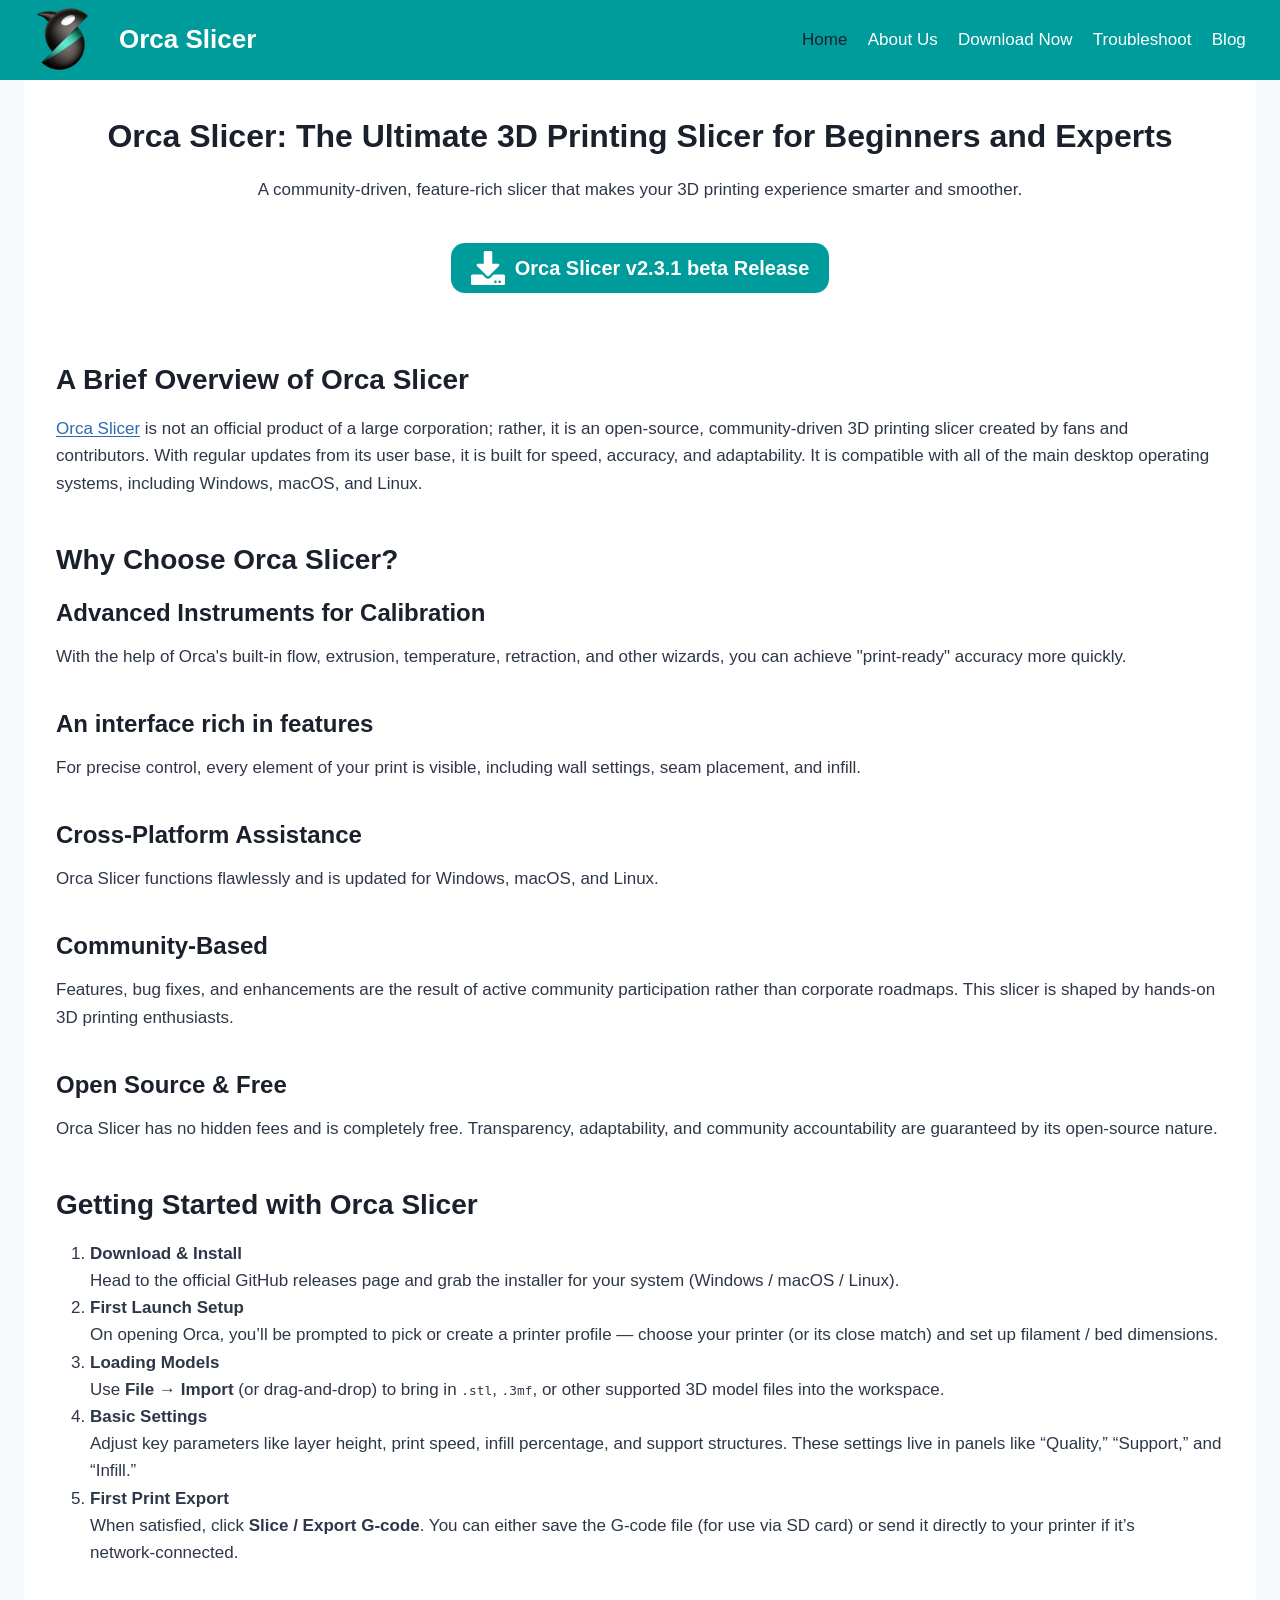
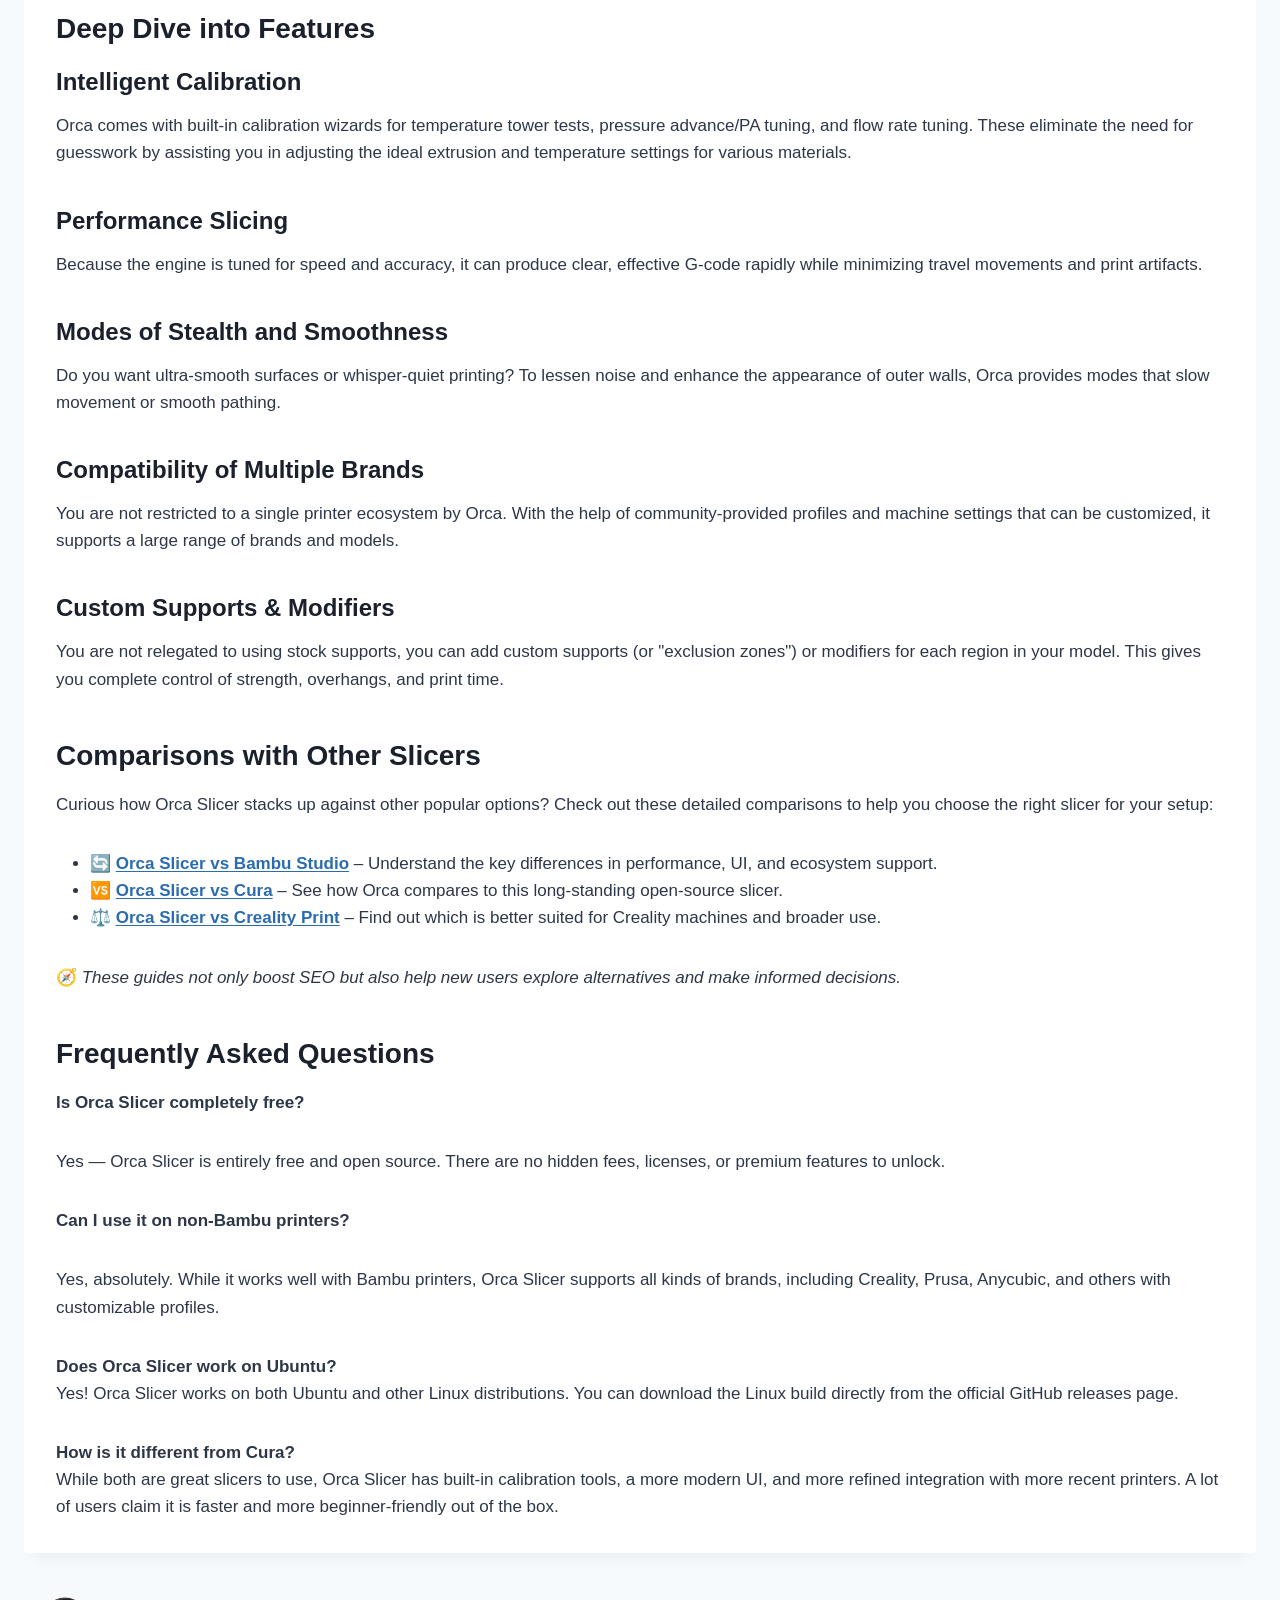
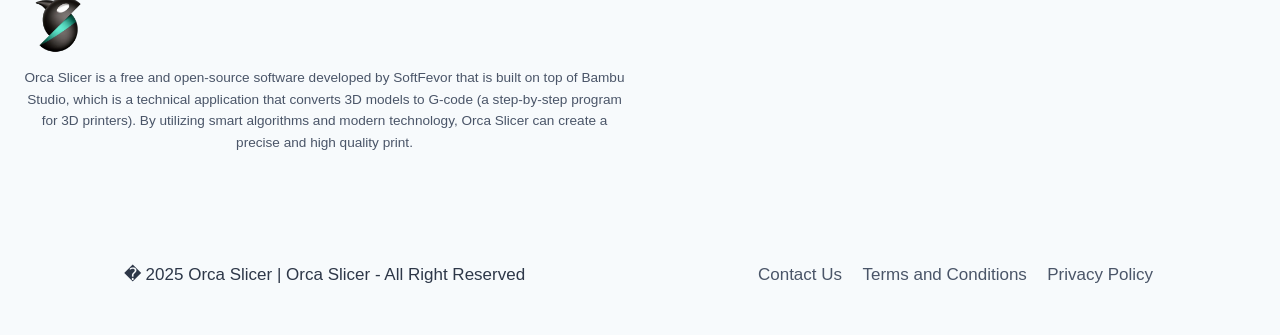
==== commit 7c875ee6: "Add files via upload" ====
--- a/index.html
+++ b/index.html
@@ -9,19 +9,19 @@
       contain-intrinsic-size: 3000px 1500px
     }
   </style>
-  <link rel="alternate" href="https://orcaslicer3d.com/" hreflang="en">
-  <link rel="alternate" href="https://orcaslicer3d.com/de/" hreflang="de">
+  <link rel="alternate" href="https://zyennuu.github.io/orcaslicer3d.github.io/" hreflang="en">
+  <link rel="alternate" href="https://zyennuu.github.io/orcaslicer3d.github.io/de/" hreflang="de">
   <title>Orca Slicer Getting Started Guide – A Slicer for All of Your 3D Printing</title>
   <meta name="description"
     content="Orca Slicer is free, open-source 3D printing software built on PrusaSlicer and Bambu Studio. It delivers fast slicing, smart supports, and precise G-code.">
   <meta name="robots" content="follow, index, max-snippet:-1, max-video-preview:-1, max-image-preview:large">
-  <link rel="canonical" href="https://orcaslicer3d.com/">
+  <link rel="canonical" href="https://zyennuu.github.io/orcaslicer3d.github.io/">
   <meta property="og:locale" content="en_US">
   <meta property="og:type" content="website">
   <meta property="og:title" content="Orca Slicer Getting Started Guide – A Slicer for All of Your 3D Printing">
   <meta property="og:description"
     content="Orca Slicer is free, open-source 3D printing software built on PrusaSlicer and Bambu Studio. It delivers fast slicing, smart supports, and precise G-code.">
-  <meta property="og:url" content="https://orcaslicer3d.com/">
+  <meta property="og:url" content="https://zyennuu.github.io/orcaslicer3d.github.io/">
   <meta property="og:site_name" content="Orca Slicer">
   <meta property="og:updated_time" content="2025-09-27T06:29:20+00:00">
   <meta property="og:image" content="images/t4MorG05Xbo8.webp">
@@ -37,7 +37,7 @@
   <meta name="twitter:description"
     content="Orca Slicer is free, open-source 3D printing software built on PrusaSlicer and Bambu Studio. It delivers fast slicing, smart supports, and precise G-code.">
   <meta name="twitter:image"
-    content="https://orcaslicer3d.com/wp-content/uploads/2025/07/cropped-cropped-orca-slicer-logo.webp">
+    content="https://zyennuu.github.io/orcaslicer3d.github.io/wp-content/uploads/2025/07/cropped-cropped-orca-slicer-logo.webp">
   <meta name="twitter:label1" content="Written by">
   <meta name="twitter:data1" content="Orca Slicer Team">
   <meta name="twitter:label2" content="Time to read">
@@ -3193,24 +3193,24 @@
   "@context": "https://schema.org",
   "@type": "WebSite",
   "name": "orca slicer",
-  "url": "https://orcaslicer3d.com/",
+  "url": "https://zyennuu.github.io/orcaslicer3d.github.io/",
   "potentialAction": {
     "@type": "SearchAction",
-    "target": "https://orcaslicer3d.com/?s={search_term_string}",
+    "target": "https://zyennuu.github.io/orcaslicer3d.github.io/?s={search_term_string}",
     "query-input": "required name=search_term_string"
   }
 }</script>
   <script type="application/ld+json">{
   "@context": "https://schema.org",
   "@type": "BreadcrumbList",
-  "@id": "https://orcaslicer3d.com/#breadcrumb",
+  "@id": "https://zyennuu.github.io/orcaslicer3d.github.io/#breadcrumb",
   "itemListElement": [
     {
       "@type": "ListItem",
       "position": 1,
       "name": "Home",
       "item": {
-        "@id": "https://orcaslicer3d.com/",
+        "@id": "https://zyennuu.github.io/orcaslicer3d.github.io/",
         "name": "Home"
       }
     }
@@ -3226,10 +3226,10 @@
     "Orca",
     "3D Printing Slicer"
   ],
-  "url": "https://orcaslicer3d.com/",
+  "url": "https://zyennuu.github.io/orcaslicer3d.github.io/",
   "description": "Orca Slicer is free, open-source 3D printing software with auto-calibration and multi-printer support. Download for Windows, macOS, and Linux (Flatpak, AppImage).",
-  "image": "https://orcaslicer3d.com/wp-content/uploads/2025/07/cropped-orca-slicer-logo-768x694.webp",
-  "screenshot": "https://orcaslicer3d.com/wp-content/uploads/2025/07/orcaslicer3d-768x432.png",
+  "image": "https://zyennuu.github.io/orcaslicer3d.github.io/wp-content/uploads/2025/07/cropped-orca-slicer-logo-768x694.webp",
+  "screenshot": "https://zyennuu.github.io/orcaslicer3d.github.io/wp-content/uploads/2025/07/orcaslicer3d-768x432.png",
   "applicationCategory": "3DPrintingSoftware",
   "applicationSubCategory": "Slicer",
   "softwareVersion": "V2.3.1 Beta Release",
@@ -3280,16 +3280,16 @@
     "priceCurrency": "USD",
     "category": "Open Source",
     "availability": "https://schema.org/InStock",
-    "url": "https://orcaslicer3d.com/"
+    "url": "https://zyennuu.github.io/orcaslicer3d.github.io/"
   },
 
   "publisher": {
     "@type": "Organization",
     "name": "Orca Slicer",
-    "url": "https://orcaslicer3d.com/",
+    "url": "https://zyennuu.github.io/orcaslicer3d.github.io/",
     "logo": {
       "@type": "ImageObject",
-      "url": "https://orcaslicer3d.com/wp-content/uploads/2025/07/cropped-orca-slicer-logo-768x694.webp"
+      "url": "https://zyennuu.github.io/orcaslicer3d.github.io/wp-content/uploads/2025/07/cropped-orca-slicer-logo-768x694.webp"
     },
     "sameAs": [
       "https://github.com/SoftFever/OrcaSlicer/",
@@ -3335,7 +3335,7 @@
   <link rel="icon" href="images/88E4Qo0AdSHE.webp" sizes="192x192">
   <link rel="apple-touch-icon" href="images/N86YiyDyx0Wz.webp">
   <meta name="msapplication-TileImage"
-    content="https://orcaslicer3d.com/wp-content/uploads/2025/07/cropped-cropped-orca-slicer-logo-270x270.webp">
+    content="https://zyennuu.github.io/orcaslicer3d.github.io/wp-content/uploads/2025/07/cropped-cropped-orca-slicer-logo-270x270.webp">
 </head>
 
 <body
@@ -3357,7 +3357,7 @@
                       <div class="site-header-main-section-left site-header-section site-header-section-left">
                         <div class="site-header-item site-header-focus-item" data-section="title_tagline">
                           <div class="site-branding branding-layout-standard"><a class="brand has-logo-image"
-                              href="https://orcaslicer3d.com/" rel="home"><img width="1023" height="925"
+                              href="https://zyennuu.github.io/orcaslicer3d.github.io/" rel="home"><img width="1023" height="925"
                                 src="images/ZMZyLipCdogu.webp" class="custom-logo" alt="orca-slicer-logo"
                                 decoding="async" fetchpriority="high"
                                 srcset="images/ZMZyLipCdogu.webp 1023w, images/u0opPB8t6MEn.webp 300w, images/bhv8SDqRb07z.webp 768w"
@@ -3379,19 +3379,19 @@
                               <ul id="primary-menu" class="menu">
                                 <li id="menu-item-34"
                                   class="menu-item menu-item-type-post_type menu-item-object-page menu-item-home current-menu-item page_item page-item-26 current_page_item menu-item-34">
-                                  <a href="https://orcaslicer3d.com/" aria-current="page">Home</a></li>
+                                  <a href="https://zyennuu.github.io/orcaslicer3d.github.io/" aria-current="page">Home</a></li>
                                 <li id="menu-item-50"
                                   class="menu-item menu-item-type-post_type menu-item-object-page menu-item-50"><a
-                                    href="https://orcaslicer3d.com/about-us/">About Us</a></li>
+                                    href="https://zyennuu.github.io/orcaslicer3d.github.io/about-us/">About Us</a></li>
                                 <li id="menu-item-48"
                                   class="menu-item menu-item-type-post_type menu-item-object-page menu-item-48"><a
-                                    href="https://orcaslicer3d.com/download-orca-slicer/">Download Now</a></li>
+                                    href="https://zyennuu.github.io/orcaslicer3d.github.io/download-orca-slicer/">Download Now</a></li>
                                 <li id="menu-item-49"
                                   class="menu-item menu-item-type-post_type menu-item-object-post menu-item-49"><a
-                                    href="https://orcaslicer3d.com/orca-slicer-not-working/">Troubleshoot</a></li>
+                                    href="https://zyennuu.github.io/orcaslicer3d.github.io/orca-slicer-not-working/">Troubleshoot</a></li>
                                 <li id="menu-item-557"
                                   class="menu-item menu-item-type-taxonomy menu-item-object-category menu-item-557"><a
-                                    href="https://orcaslicer3d.com/blog/">Blog</a></li>
+                                    href="https://zyennuu.github.io/orcaslicer3d.github.io/blog/">Blog</a></li>
                               </ul>
                             </div>
                           </nav>
@@ -3419,7 +3419,7 @@
                         <div class="site-header-item site-header-focus-item" data-section="title_tagline">
                           <div
                             class="site-branding mobile-site-branding branding-layout-standard branding-tablet-layout-inherit branding-mobile-layout-inherit">
-                            <a class="brand has-logo-image" href="https://orcaslicer3d.com/" rel="home"><img
+                            <a class="brand has-logo-image" href="https://zyennuu.github.io/orcaslicer3d.github.io/" rel="home"><img
                                 width="1023" height="925" src="images/ZMZyLipCdogu.webp" class="custom-logo"
                                 alt="orca-slicer-logo" decoding="async"
                                 srcset="images/ZMZyLipCdogu.webp 1023w, images/u0opPB8t6MEn.webp 300w, images/bhv8SDqRb07z.webp 768w"
@@ -3634,11 +3634,7 @@
                             style="width:69px;height:auto"
                             srcset="images/ZMZyLipCdogu.webp 1023w, images/u0opPB8t6MEn.webp 300w, images/bhv8SDqRb07z.webp 768w"
                             sizes="(max-width: 1023px) 100vw, 1023px">
-                          <figcaption class="wp-element-caption">Orca Slicer is a free and open-source tool made by
-                            SoftFever, built on top of Bambu Studio. It helps turn 3D models into something called
-                            G-code, which gives step-by-step instructions for a 3D printer to follow. Thanks to smart
-                            programming and advanced technology, Orca Slicer helps create prints that are both accurate
-                            and high-quality.</figcaption>
+                          <figcaption class="wp-element-caption">Orca Slicer is a free and open-source software developed by SoftFevor that is built on top of Bambu Studio, which is a technical application that converts 3D models to G-code (a step-by-step program for 3D printers). By utilizing smart algorithms and modern technology, Orca Slicer can create a precise and high quality print.</figcaption>
                         </figure>
                       </section>
                       <section id="block-9" class="widget widget_block widget_text">
@@ -3688,13 +3684,13 @@
                           <ul id="footer-menu" class="menu">
                             <li id="menu-item-714"
                               class="menu-item menu-item-type-post_type menu-item-object-page menu-item-714"><a
-                                href="https://orcaslicer3d.com/contact-us/">Contact Us</a></li>
+                                href="https://zyennuu.github.io/orcaslicer3d.github.io/contact-us/">Contact Us</a></li>
                             <li id="menu-item-106"
                               class="menu-item menu-item-type-post_type menu-item-object-page menu-item-106"><a
-                                href="https://orcaslicer3d.com/terms-and-conditions/">Terms and Conditions</a></li>
+                                href="https://zyennuu.github.io/orcaslicer3d.github.io/terms-and-conditions/">Terms and Conditions</a></li>
                             <li id="menu-item-107"
                               class="menu-item menu-item-type-post_type menu-item-object-page menu-item-107"><a
-                                href="https://orcaslicer3d.com/privacy-policy/">Privacy Policy</a></li>
+                                href="https://zyennuu.github.io/orcaslicer3d.github.io/privacy-policy/">Privacy Policy</a></li>
                           </ul>
                         </div>
                       </nav>
@@ -3732,11 +3728,11 @@
             <div class="mobile-menu-container drawer-menu-container">
               <ul id="mobile-menu" class="menu has-collapse-sub-nav">
                 <li class="menu-item menu-item-type-post_type menu-item-object-page menu-item-714"><a
-                    href="https://orcaslicer3d.com/contact-us/">Contact Us</a></li>
+                    href="https://zyennuu.github.io/orcaslicer3d.github.io/contact-us/">Contact Us</a></li>
                 <li class="menu-item menu-item-type-post_type menu-item-object-page menu-item-106"><a
-                    href="https://orcaslicer3d.com/terms-and-conditions/">Terms and Conditions</a></li>
+                    href="https://zyennuu.github.io/orcaslicer3d.github.io/terms-and-conditions/">Terms and Conditions</a></li>
                 <li class="menu-item menu-item-type-post_type menu-item-object-page menu-item-107"><a
-                    href="https://orcaslicer3d.com/privacy-policy/">Privacy Policy</a></li>
+                    href="https://zyennuu.github.io/orcaslicer3d.github.io/privacy-policy/">Privacy Policy</a></li>
               </ul>
             </div>
           </nav>
